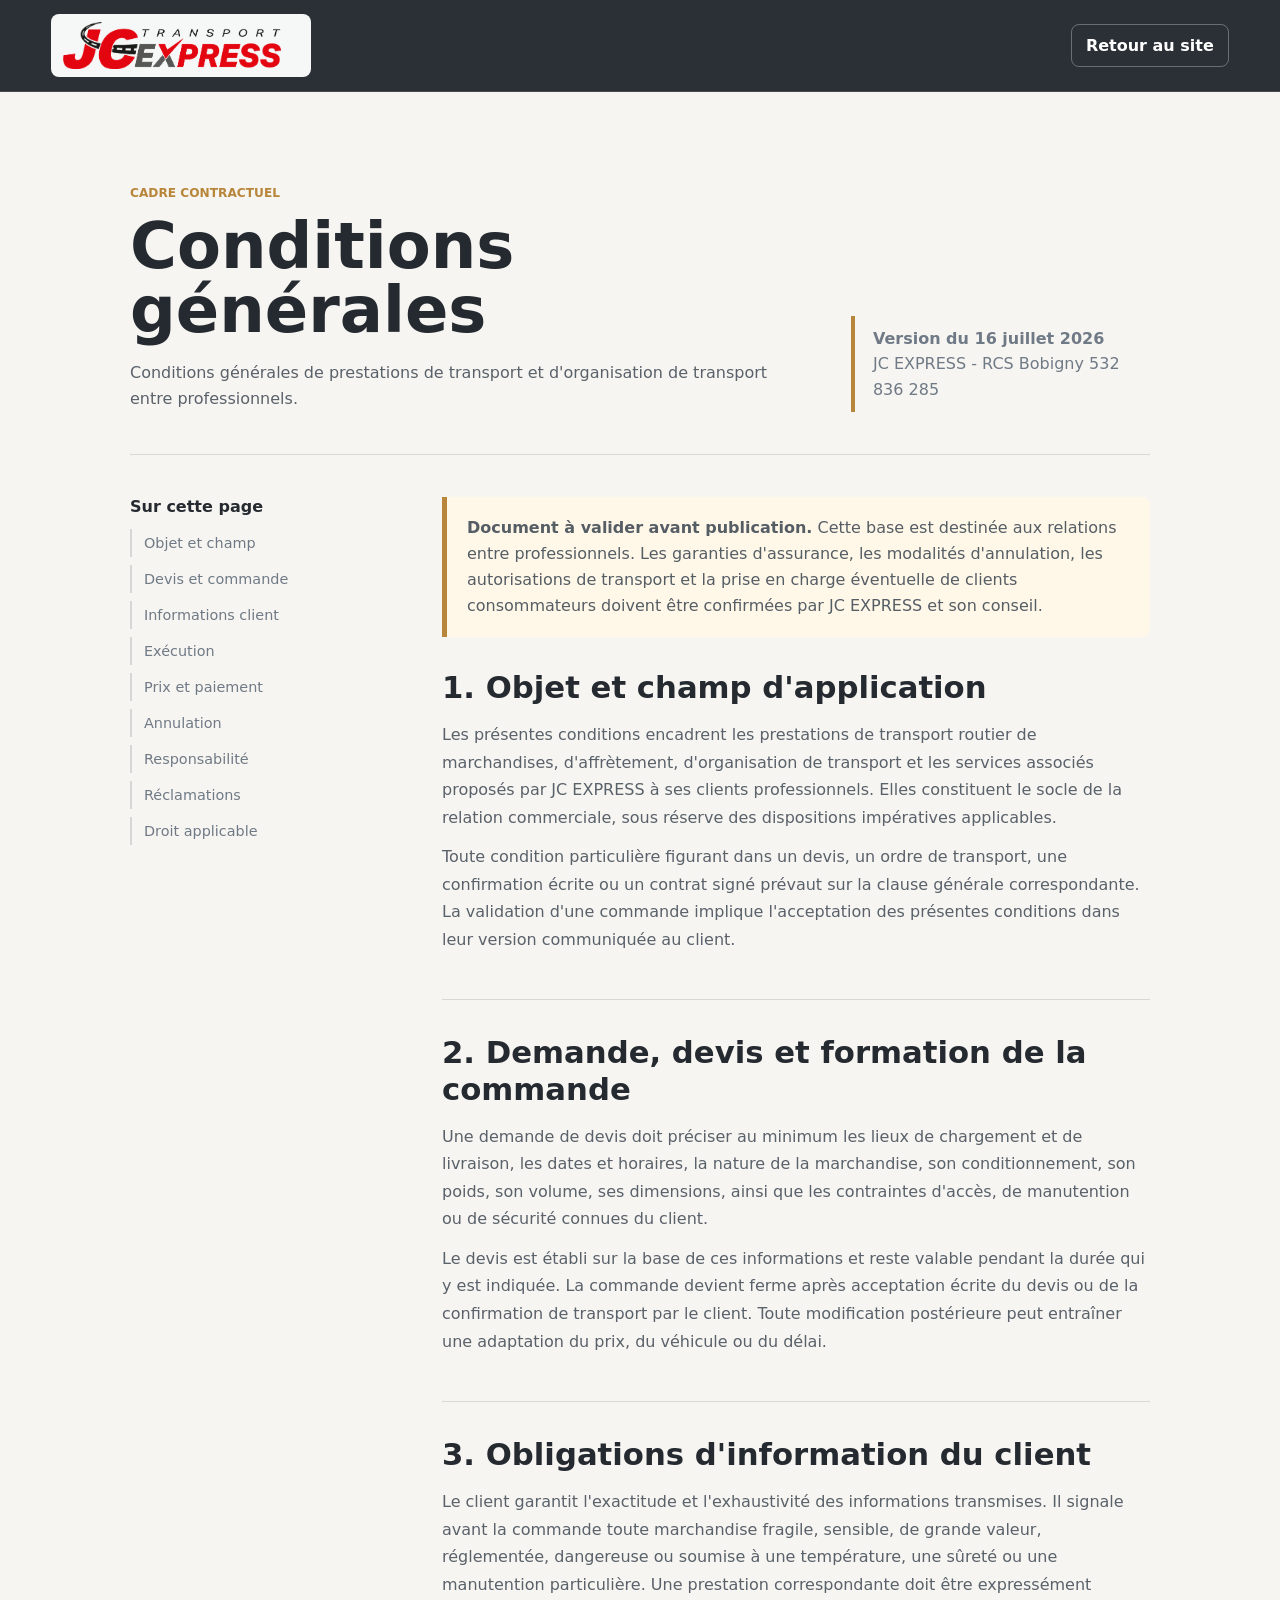
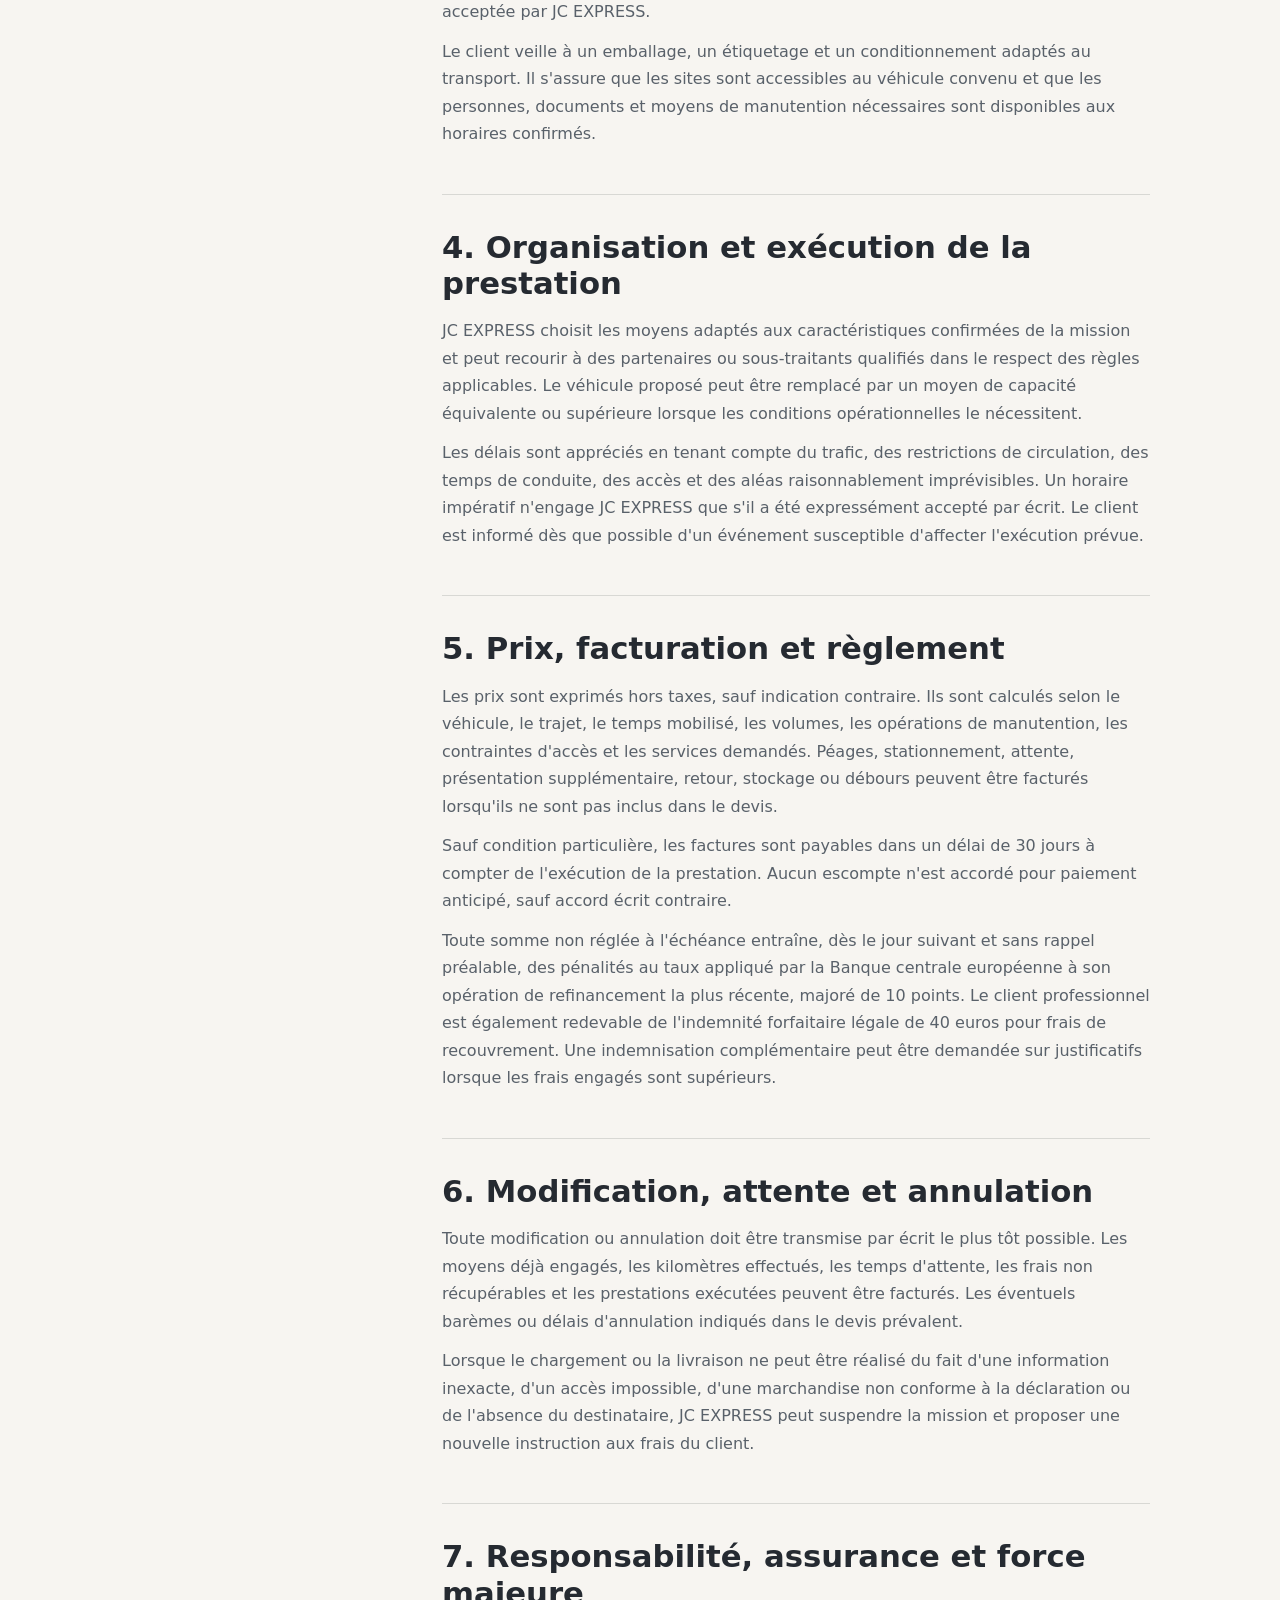
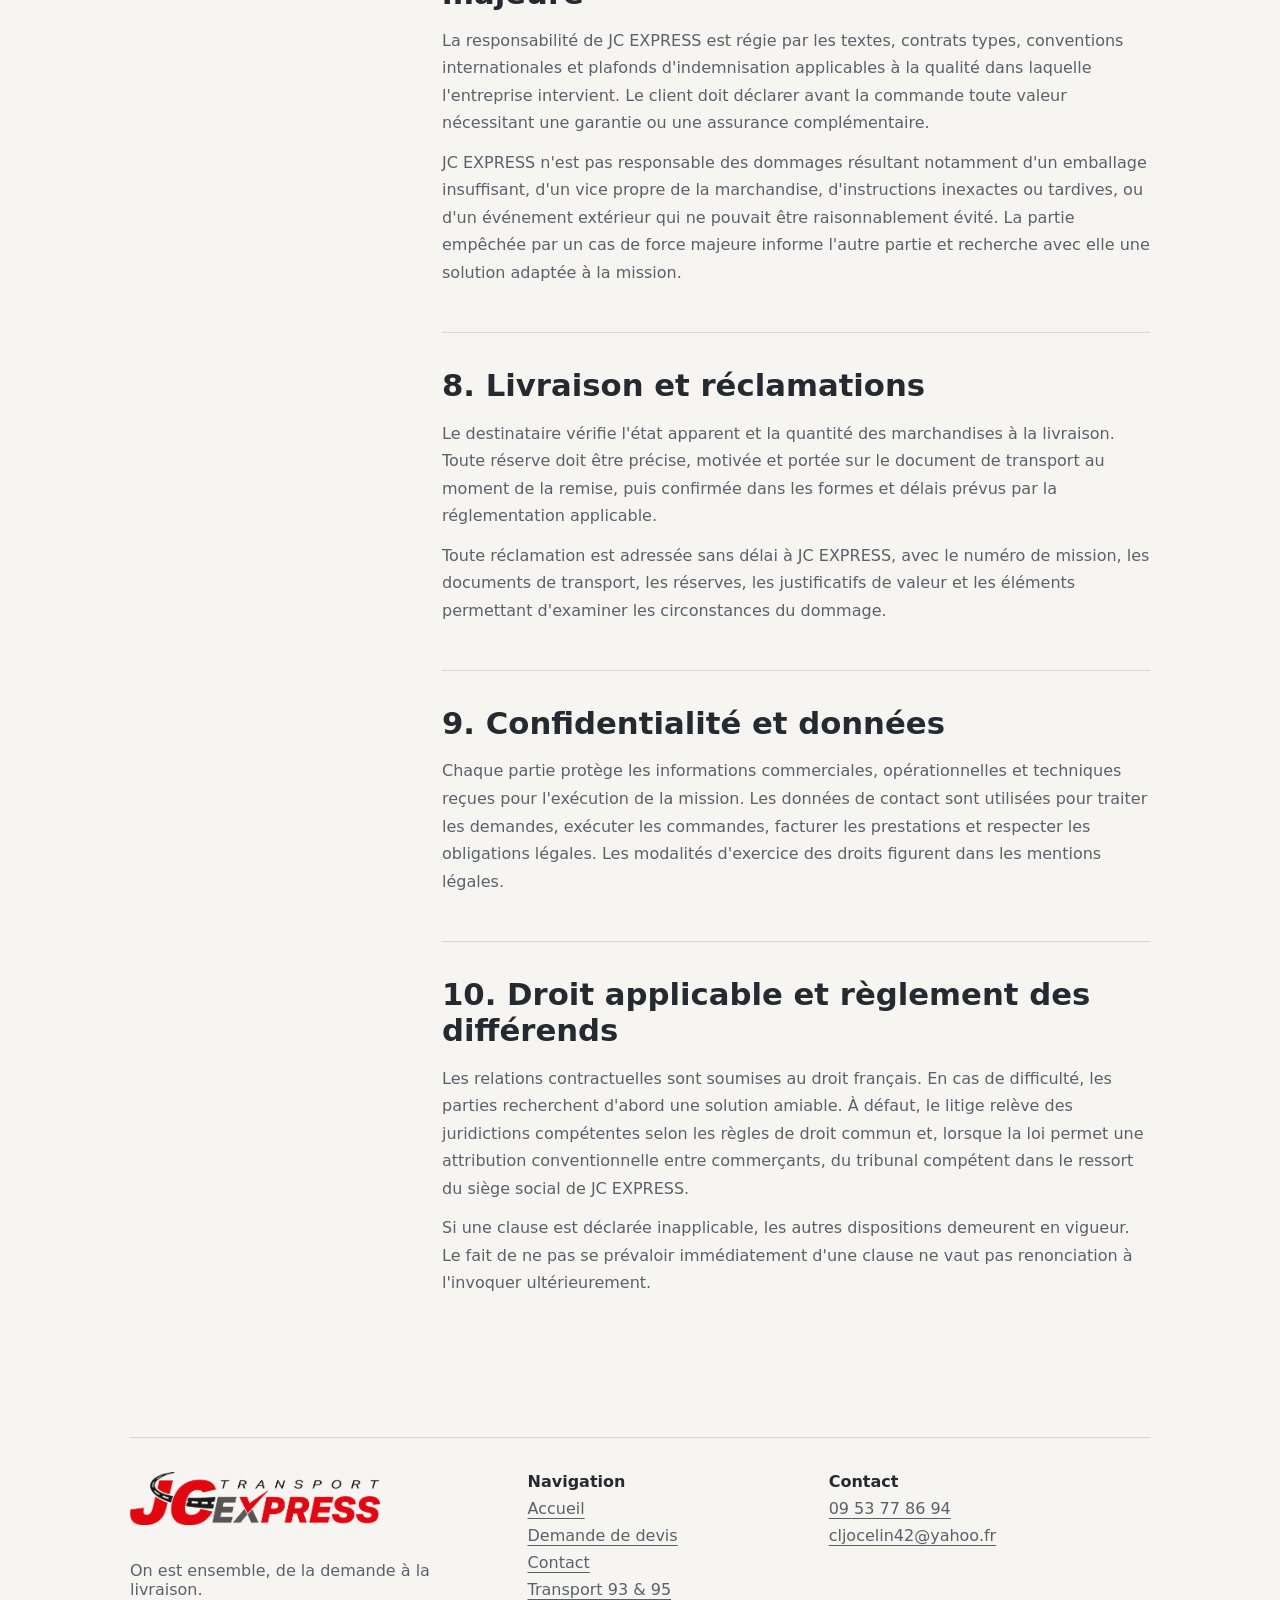
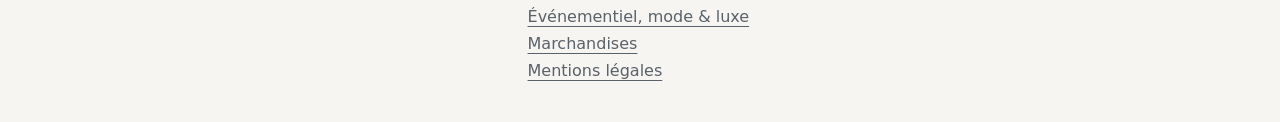
==== conditions-generales.html @ db2e684c "Initial JC EXPRESS website" ====
<!doctype html>
<html lang="fr">
  <head>
    <meta charset="utf-8" />
    <meta name="viewport" content="width=device-width, initial-scale=1" />
    <title>Conditions générales | JC EXPRESS</title>
    <meta name="description" content="Conditions générales de prestations de transport de JC EXPRESS." />
    <meta name="robots" content="index,follow" />
    <meta name="theme-color" content="#252a31" />
    <link rel="icon" type="image/png" href="assets/logo-jc-express.png" />
    <link rel="stylesheet" href="styles.css" />
  </head>
  <body class="legal-body">
    <a class="skip-link" href="#contenu">Aller au contenu</a>

    <header class="legal-topbar">
      <a class="brand" href="index.html" aria-label="JC EXPRESS - Retour à l'accueil">
        <img src="assets/logo-jc-express.png" alt="Transport JC EXPRESS" />
      </a>
      <span aria-hidden="true"></span>
      <a class="legal-back" href="index.html">Retour au site</a>
    </header>

    <main class="legal-main" id="contenu">
      <header class="legal-hero">
        <div>
          <p class="section-label">Cadre contractuel</p>
          <h1>Conditions générales</h1>
          <p>Conditions générales de prestations de transport et d'organisation de transport entre professionnels.</p>
        </div>
        <div class="legal-meta">
          <strong>Version du 16 juillet 2026</strong><br />
          JC EXPRESS - RCS Bobigny 532 836 285
        </div>
      </header>

      <div class="legal-layout">
        <nav class="legal-index" aria-label="Sommaire des conditions générales">
          <strong>Sur cette page</strong>
          <a href="#objet">Objet et champ</a>
          <a href="#commande">Devis et commande</a>
          <a href="#informations">Informations client</a>
          <a href="#execution">Exécution</a>
          <a href="#prix">Prix et paiement</a>
          <a href="#annulation">Annulation</a>
          <a href="#responsabilite-cgv">Responsabilité</a>
          <a href="#reclamation">Réclamations</a>
          <a href="#droit">Droit applicable</a>
        </nav>

        <div class="legal-content">
          <div class="legal-alert">
            <strong>Document à valider avant publication.</strong> Cette base est destinée aux relations entre
            professionnels. Les garanties d'assurance, les modalités d'annulation, les autorisations de transport et
            la prise en charge éventuelle de clients consommateurs doivent être confirmées par JC EXPRESS et son conseil.
          </div>

          <section class="legal-section" id="objet">
            <h2>1. Objet et champ d'application</h2>
            <p>
              Les présentes conditions encadrent les prestations de transport routier de marchandises, d'affrètement,
              d'organisation de transport et les services associés proposés par JC EXPRESS à ses clients professionnels.
              Elles constituent le socle de la relation commerciale, sous réserve des dispositions impératives applicables.
            </p>
            <p>
              Toute condition particulière figurant dans un devis, un ordre de transport, une confirmation écrite ou un
              contrat signé prévaut sur la clause générale correspondante. La validation d'une commande implique
              l'acceptation des présentes conditions dans leur version communiquée au client.
            </p>
          </section>

          <section class="legal-section" id="commande">
            <h2>2. Demande, devis et formation de la commande</h2>
            <p>
              Une demande de devis doit préciser au minimum les lieux de chargement et de livraison, les dates et
              horaires, la nature de la marchandise, son conditionnement, son poids, son volume, ses dimensions, ainsi
              que les contraintes d'accès, de manutention ou de sécurité connues du client.
            </p>
            <p>
              Le devis est établi sur la base de ces informations et reste valable pendant la durée qui y est indiquée.
              La commande devient ferme après acceptation écrite du devis ou de la confirmation de transport par le client.
              Toute modification postérieure peut entraîner une adaptation du prix, du véhicule ou du délai.
            </p>
          </section>

          <section class="legal-section" id="informations">
            <h2>3. Obligations d'information du client</h2>
            <p>
              Le client garantit l'exactitude et l'exhaustivité des informations transmises. Il signale avant la commande
              toute marchandise fragile, sensible, de grande valeur, réglementée, dangereuse ou soumise à une température,
              une sûreté ou une manutention particulière. Une prestation correspondante doit être expressément acceptée
              par JC EXPRESS.
            </p>
            <p>
              Le client veille à un emballage, un étiquetage et un conditionnement adaptés au transport. Il s'assure que
              les sites sont accessibles au véhicule convenu et que les personnes, documents et moyens de manutention
              nécessaires sont disponibles aux horaires confirmés.
            </p>
          </section>

          <section class="legal-section" id="execution">
            <h2>4. Organisation et exécution de la prestation</h2>
            <p>
              JC EXPRESS choisit les moyens adaptés aux caractéristiques confirmées de la mission et peut recourir à des
              partenaires ou sous-traitants qualifiés dans le respect des règles applicables. Le véhicule proposé peut
              être remplacé par un moyen de capacité équivalente ou supérieure lorsque les conditions opérationnelles le
              nécessitent.
            </p>
            <p>
              Les délais sont appréciés en tenant compte du trafic, des restrictions de circulation, des temps de conduite,
              des accès et des aléas raisonnablement imprévisibles. Un horaire impératif n'engage JC EXPRESS que s'il a été
              expressément accepté par écrit. Le client est informé dès que possible d'un événement susceptible d'affecter
              l'exécution prévue.
            </p>
          </section>

          <section class="legal-section" id="prix">
            <h2>5. Prix, facturation et règlement</h2>
            <p>
              Les prix sont exprimés hors taxes, sauf indication contraire. Ils sont calculés selon le véhicule, le trajet,
              le temps mobilisé, les volumes, les opérations de manutention, les contraintes d'accès et les services
              demandés. Péages, stationnement, attente, présentation supplémentaire, retour, stockage ou débours peuvent
              être facturés lorsqu'ils ne sont pas inclus dans le devis.
            </p>
            <p>
              Sauf condition particulière, les factures sont payables dans un délai de 30 jours à compter de l'exécution
              de la prestation. Aucun escompte n'est accordé pour paiement anticipé, sauf accord écrit contraire.
            </p>
            <p>
              Toute somme non réglée à l'échéance entraîne, dès le jour suivant et sans rappel préalable, des pénalités au
              taux appliqué par la Banque centrale européenne à son opération de refinancement la plus récente, majoré de
              10 points. Le client professionnel est également redevable de l'indemnité forfaitaire légale de 40 euros pour
              frais de recouvrement. Une indemnisation complémentaire peut être demandée sur justificatifs lorsque les frais
              engagés sont supérieurs.
            </p>
          </section>

          <section class="legal-section" id="annulation">
            <h2>6. Modification, attente et annulation</h2>
            <p>
              Toute modification ou annulation doit être transmise par écrit le plus tôt possible. Les moyens déjà engagés,
              les kilomètres effectués, les temps d'attente, les frais non récupérables et les prestations exécutées peuvent
              être facturés. Les éventuels barèmes ou délais d'annulation indiqués dans le devis prévalent.
            </p>
            <p>
              Lorsque le chargement ou la livraison ne peut être réalisé du fait d'une information inexacte, d'un accès
              impossible, d'une marchandise non conforme à la déclaration ou de l'absence du destinataire, JC EXPRESS peut
              suspendre la mission et proposer une nouvelle instruction aux frais du client.
            </p>
          </section>

          <section class="legal-section" id="responsabilite-cgv">
            <h2>7. Responsabilité, assurance et force majeure</h2>
            <p>
              La responsabilité de JC EXPRESS est régie par les textes, contrats types, conventions internationales et
              plafonds d'indemnisation applicables à la qualité dans laquelle l'entreprise intervient. Le client doit
              déclarer avant la commande toute valeur nécessitant une garantie ou une assurance complémentaire.
            </p>
            <p>
              JC EXPRESS n'est pas responsable des dommages résultant notamment d'un emballage insuffisant, d'un vice propre
              de la marchandise, d'instructions inexactes ou tardives, ou d'un événement extérieur qui ne pouvait être
              raisonnablement évité. La partie empêchée par un cas de force majeure informe l'autre partie et recherche avec
              elle une solution adaptée à la mission.
            </p>
          </section>

          <section class="legal-section" id="reclamation">
            <h2>8. Livraison et réclamations</h2>
            <p>
              Le destinataire vérifie l'état apparent et la quantité des marchandises à la livraison. Toute réserve doit être
              précise, motivée et portée sur le document de transport au moment de la remise, puis confirmée dans les formes
              et délais prévus par la réglementation applicable.
            </p>
            <p>
              Toute réclamation est adressée sans délai à JC EXPRESS, avec le numéro de mission, les documents de transport,
              les réserves, les justificatifs de valeur et les éléments permettant d'examiner les circonstances du dommage.
            </p>
          </section>

          <section class="legal-section" id="donnees-cgv">
            <h2>9. Confidentialité et données</h2>
            <p>
              Chaque partie protège les informations commerciales, opérationnelles et techniques reçues pour l'exécution de
              la mission. Les données de contact sont utilisées pour traiter les demandes, exécuter les commandes, facturer
              les prestations et respecter les obligations légales. Les modalités d'exercice des droits figurent dans les
              <a href="mentions-legales.html#donnees">mentions légales</a>.
            </p>
          </section>

          <section class="legal-section" id="droit">
            <h2>10. Droit applicable et règlement des différends</h2>
            <p>
              Les relations contractuelles sont soumises au droit français. En cas de difficulté, les parties recherchent
              d'abord une solution amiable. À défaut, le litige relève des juridictions compétentes selon les règles de droit
              commun et, lorsque la loi permet une attribution conventionnelle entre commerçants, du tribunal compétent dans
              le ressort du siège social de JC EXPRESS.
            </p>
            <p>
              Si une clause est déclarée inapplicable, les autres dispositions demeurent en vigueur. Le fait de ne pas se
              prévaloir immédiatement d'une clause ne vaut pas renonciation à l'invoquer ultérieurement.
            </p>
          </section>
        </div>
      </div>
    </main>

    <footer class="site-footer legal-footer">
      <div>
        <img src="assets/logo-jc-express.png" alt="Transport JC EXPRESS" />
        <p>On est ensemble, de la demande à la livraison.</p>
      </div>
      <div>
        <strong>Navigation</strong>
        <a href="index.html">Accueil</a>
        <a href="devis.html">Demande de devis</a>
        <a href="contact.html">Contact</a>
        <a href="transport-ile-de-france.html">Transport 93 &amp; 95</a>
        <a href="transport-evenementiel-mode-luxe.html">Événementiel, mode &amp; luxe</a>
        <a href="transport-marchandises.html">Marchandises</a>
        <a href="mentions-legales.html">Mentions légales</a>
      </div>
      <div>
        <strong>Contact</strong>
        <a href="tel:+33953778694">09 53 77 86 94</a>
        <a href="mailto:cljocelin42@yahoo.fr">cljocelin42@yahoo.fr</a>
      </div>
    </footer>
  </body>
</html>
---- styles.css ----
:root {
  --red: #d71920;
  --red-dark: #a90f15;
  --ink: #1f2328;
  --charcoal: #252a31;
  --graphite: #3a414a;
  --steel: #6f7a86;
  --mist: #eef1f3;
  --soft: #f7f5f1;
  --cream: #fbfaf7;
  --white: #ffffff;
  --line: rgba(31, 35, 40, 0.14);
  --green: #4c6b5d;
  --amber: #b8863b;
  --focus: #f6c344;
  --max: 1180px;
  --header-height: 82px;
  font-family:
    Inter, ui-sans-serif, system-ui, -apple-system, BlinkMacSystemFont, "Segoe UI", Arial, sans-serif;
  color: var(--ink);
  background: var(--cream);
}

* {
  box-sizing: border-box;
}

html {
  scroll-behavior: smooth;
}

body {
  margin: 0;
  min-width: 0;
  overflow-x: clip;
  color: var(--ink);
  background: var(--cream);
}

main,
.site-header,
.legal-topbar,
.site-footer {
  min-width: 0;
}

body.menu-open {
  overflow: hidden;
}

img {
  display: block;
  max-width: 100%;
}

a {
  color: inherit;
  text-decoration: none;
}

button,
input,
select,
textarea {
  font: inherit;
}

:focus-visible {
  outline: 3px solid var(--focus);
  outline-offset: 3px;
}

.skip-link {
  position: fixed;
  left: 16px;
  top: 12px;
  z-index: 100;
  transform: translateY(-160%);
  border-radius: 8px;
  background: var(--white);
  color: var(--ink);
  padding: 10px 14px;
  font-weight: 800;
}

.skip-link:focus {
  transform: translateY(0);
}

.sr-only {
  position: absolute;
  width: 1px;
  height: 1px;
  overflow: hidden;
  clip: rect(0, 0, 0, 0);
  white-space: nowrap;
}

.site-header {
  position: fixed;
  top: 0;
  left: 0;
  right: 0;
  z-index: 50;
  height: var(--header-height);
  display: grid;
  grid-template-columns: minmax(190px, 260px) 1fr auto;
  align-items: center;
  gap: 24px;
  padding: 14px clamp(18px, 4vw, 54px);
  color: var(--white);
  transition:
    background 180ms ease,
    box-shadow 180ms ease;
}

.site-header.is-scrolled,
.site-header.is-open {
  background: rgba(37, 42, 49, 0.96);
  box-shadow: 0 18px 44px rgba(0, 0, 0, 0.18);
}

.brand {
  position: relative;
  display: grid;
  align-items: center;
  min-height: 50px;
  overflow: hidden;
  border-radius: 8px;
  background: rgba(255, 255, 255, 0.96);
  padding: 8px 12px;
  transform: perspective(500px) rotateX(var(--brand-rx, 0deg)) rotateY(var(--brand-ry, 0deg));
  transform-style: preserve-3d;
  transition:
    transform 220ms ease,
    box-shadow 220ms ease;
}

.brand img {
  position: relative;
  z-index: 1;
  width: min(218px, 46vw);
  transition: transform 240ms ease;
}

.brand::after {
  position: absolute;
  inset: -70% -35%;
  z-index: 2;
  content: "";
  pointer-events: none;
  background: linear-gradient(105deg, transparent 36%, rgba(255, 255, 255, 0.9) 49%, transparent 62%);
  transform: translateX(-75%) rotate(8deg);
  transition: transform 620ms ease;
}

.brand:hover,
.brand:focus-visible {
  box-shadow: 0 13px 32px rgba(0, 0, 0, 0.2);
}

.brand:hover::after,
.brand:focus-visible::after {
  transform: translateX(72%) rotate(8deg);
}

.brand:hover img {
  transform: scale(1.025);
}

.site-nav {
  justify-self: end;
  display: flex;
  align-items: center;
  gap: clamp(12px, 2vw, 26px);
  color: rgba(255, 255, 255, 0.86);
  font-size: 0.91rem;
  font-weight: 800;
}

.site-nav a {
  position: relative;
  padding: 10px 0;
}

.site-nav a::after {
  position: absolute;
  left: 0;
  bottom: 4px;
  width: 100%;
  height: 2px;
  content: "";
  background: var(--amber);
  transform: scaleX(0);
  transform-origin: right;
  transition: transform 180ms ease;
}

.site-nav a:hover::after,
.site-nav a:focus-visible::after {
  transform: scaleX(1);
  transform-origin: left;
}

.header-phone {
  border: 1px solid rgba(255, 255, 255, 0.38);
  border-radius: 8px;
  padding: 12px 15px;
  font-weight: 900;
  white-space: nowrap;
  background: rgba(255, 255, 255, 0.08);
  transition:
    background 180ms ease,
    border-color 180ms ease;
}

.header-phone:hover {
  border-color: var(--white);
  background: rgba(255, 255, 255, 0.18);
}

.route-progress {
  position: absolute;
  left: 0;
  right: 0;
  bottom: -1px;
  height: 3px;
  overflow: visible;
  background: rgba(255, 255, 255, 0.1);
}

.route-progress span {
  display: block;
  width: var(--route-progress, 0%);
  height: 100%;
  background: linear-gradient(90deg, var(--amber), #d8b36b, var(--green));
  transition: width 80ms linear;
}

.route-progress i {
  position: absolute;
  left: clamp(0px, calc(var(--route-progress, 0%) - 14px), calc(100% - 28px));
  bottom: 3px;
  width: 28px;
  height: 10px;
  border-radius: 2px 4px 2px 2px;
  background: var(--white);
  box-shadow: 0 2px 8px rgba(0, 0, 0, 0.3);
  transition: left 80ms linear;
}

.route-progress i::before,
.route-progress i::after {
  position: absolute;
  bottom: -3px;
  width: 6px;
  height: 6px;
  border-radius: 50%;
  content: "";
  background: var(--charcoal);
}

.route-progress i::before {
  left: 4px;
}

.route-progress i::after {
  right: 4px;
}

.menu-toggle {
  display: none;
  justify-self: end;
  width: 44px;
  height: 44px;
  border: 1px solid rgba(255, 255, 255, 0.34);
  border-radius: 8px;
  background: rgba(0, 0, 0, 0.24);
  color: var(--white);
  padding: 10px;
  cursor: pointer;
}

.menu-toggle span:not(.sr-only) {
  display: block;
  width: 100%;
  height: 2px;
  margin: 5px 0;
  background: currentColor;
  transition:
    transform 180ms ease,
    opacity 180ms ease;
}

.menu-toggle[aria-expanded="true"] span:nth-child(1) {
  transform: translateY(7px) rotate(45deg);
}

.menu-toggle[aria-expanded="true"] span:nth-child(2) {
  opacity: 0;
}

.menu-toggle[aria-expanded="true"] span:nth-child(3) {
  transform: translateY(-7px) rotate(-45deg);
}

.hero {
  position: relative;
  min-height: 100svh;
  display: grid;
  overflow: hidden;
  color: var(--white);
  background: var(--charcoal);
}

.hero-stage,
.hero-slide,
.hero-scrim {
  position: absolute;
  inset: 0;
}

.hero-slide {
  background: var(--bg) center / cover no-repeat;
  opacity: 0;
  transform: scale(1.05);
  transition:
    opacity 900ms ease,
    transform 7000ms linear;
}

.hero-slide.is-active {
  opacity: 1;
  transform: scale(1);
}

.hero-scrim {
  background:
    linear-gradient(90deg, rgba(23, 26, 31, 0.88) 0%, rgba(23, 26, 31, 0.68) 35%, rgba(23, 26, 31, 0.2) 70%),
    linear-gradient(180deg, rgba(23, 26, 31, 0.15), rgba(23, 26, 31, 0.48));
}

.hero-inner {
  position: relative;
  z-index: 1;
  display: grid;
  grid-template-columns: minmax(0, 0.98fr) minmax(260px, 360px);
  align-items: end;
  gap: clamp(28px, 7vw, 92px);
  width: min(var(--max), calc(100% - 40px));
  margin: 0 auto;
  padding: calc(var(--header-height) + 76px) 0 44px;
}

.hero-copy {
  align-self: center;
  max-width: 720px;
}

.eyebrow,
.section-label,
.card-kicker,
.panel-label {
  margin: 0 0 14px;
  color: var(--amber);
  font-size: 0.76rem;
  font-weight: 900;
  letter-spacing: 0;
  text-transform: uppercase;
}

.hero h1 {
  max-width: 780px;
  margin: 0;
  font-size: clamp(2.3rem, 5.4vw, 5rem);
  line-height: 1;
  letter-spacing: 0;
}

.hero-lead {
  width: min(680px, 100%);
  margin: 24px 0 0;
  color: rgba(255, 255, 255, 0.88);
  font-size: clamp(1.02rem, 1.5vw, 1.28rem);
  line-height: 1.65;
}

.hero-slogan {
  display: inline-flex;
  margin: 22px 0 0;
  border-left: 4px solid var(--amber);
  padding: 8px 0 8px 16px;
  color: var(--white);
  font-size: clamp(1rem, 1.4vw, 1.16rem);
  font-weight: 900;
}

.hero-actions {
  display: flex;
  flex-wrap: wrap;
  gap: 12px;
  margin-top: 30px;
}

.button {
  display: inline-flex;
  min-height: 48px;
  align-items: center;
  justify-content: center;
  border: 0;
  border-radius: 8px;
  padding: 13px 18px;
  font-weight: 900;
  cursor: pointer;
  transition:
    transform 180ms ease,
    background 180ms ease,
    border-color 180ms ease,
    color 180ms ease;
}

.button:hover {
  transform: translateY(-2px);
}

.button-primary {
  background: var(--red);
  color: var(--white);
}

.button-primary:hover {
  background: var(--red-dark);
}

.button-secondary {
  border: 1px solid rgba(255, 255, 255, 0.42);
  color: var(--white);
  background: rgba(255, 255, 255, 0.08);
}

.button-secondary:hover {
  border-color: var(--white);
  background: rgba(255, 255, 255, 0.18);
}

.button-dark {
  background: var(--charcoal);
  color: var(--white);
}

.button-dark:hover {
  background: var(--green);
}

.hero-control-panel {
  display: grid;
  gap: 18px;
  align-self: end;
  border: 1px solid rgba(255, 255, 255, 0.22);
  border-radius: 8px;
  padding: 20px;
  background: rgba(37, 42, 49, 0.72);
  backdrop-filter: blur(14px);
  box-shadow: 0 24px 55px rgba(0, 0, 0, 0.2);
}

.hero-control-panel strong,
.hero-control-panel p {
  display: block;
  margin: 0;
}

.hero-control-panel strong {
  font-size: 1.15rem;
}

.hero-control-panel p {
  margin-top: 8px;
  color: rgba(255, 255, 255, 0.72);
  line-height: 1.5;
}

.hero-dots {
  display: flex;
  gap: 8px;
}

.hero-dots button {
  width: 42px;
  height: 7px;
  border: 0;
  border-radius: 999px;
  background: rgba(255, 255, 255, 0.28);
  cursor: pointer;
}

.hero-dots button.is-active {
  background: var(--amber);
}

.pause-button {
  width: fit-content;
  border: 1px solid rgba(255, 255, 255, 0.24);
  border-radius: 8px;
  background: rgba(255, 255, 255, 0.08);
  color: var(--white);
  padding: 9px 12px;
  font-weight: 800;
  cursor: pointer;
}

.trust-strip {
  display: grid;
  grid-template-columns: repeat(4, minmax(0, 1fr));
  width: min(var(--max), calc(100% - 40px));
  margin: -34px auto 0;
  position: relative;
  z-index: 4;
  border-radius: 8px;
  overflow: hidden;
  background: var(--white);
  box-shadow: 0 20px 58px rgba(37, 42, 49, 0.13);
}

.trust-strip div {
  padding: 22px;
  border-right: 1px solid var(--line);
}

.trust-strip div:last-child {
  border-right: 0;
}

.trust-strip strong,
.trust-strip span {
  display: block;
}

.trust-strip strong {
  color: var(--charcoal);
  font-size: 1.25rem;
}

.trust-strip span {
  margin-top: 6px;
  color: var(--steel);
}

.section,
.fleet-section,
.method,
.slogan-band,
.coverage {
  width: min(var(--max), calc(100% - 40px));
  margin: 0 auto;
}

.section {
  padding: clamp(72px, 9vw, 118px) 0;
}

.intro-grid,
.section-heading,
.founder,
.method,
.slogan-band,
.coverage,
.contact {
  display: grid;
  grid-template-columns: minmax(0, 0.92fr) minmax(0, 1.08fr);
  gap: clamp(30px, 6vw, 76px);
  align-items: start;
}

.intro h2,
.section-heading h2,
.method h2,
.slogan-band h2,
.founder h2,
.coverage h2,
.contact h2 {
  margin: 0;
  color: var(--charcoal);
  font-size: clamp(1.9rem, 3.2vw, 3.35rem);
  line-height: 1.08;
  letter-spacing: 0;
}

.rich-copy p,
.section-heading p,
.method-copy p,
.founder-copy p,
.slogan-band p,
.contact-info p {
  margin: 0;
  color: #555d65;
  font-size: 1.04rem;
  line-height: 1.74;
}

.rich-copy p + p,
.founder-copy p + p {
  margin-top: 20px;
}

.road-story {
  position: relative;
  min-height: min(760px, 86svh);
  display: grid;
  align-items: center;
  overflow: hidden;
  color: var(--white);
  background: var(--charcoal);
}

.road-story-media,
.road-story-media img,
.road-story-scrim {
  position: absolute;
  inset: 0;
  width: 100%;
  height: 100%;
}

.road-story-media img {
  object-fit: cover;
  object-position: center;
  transform: scale(1.06);
  transition: transform 1400ms cubic-bezier(0.2, 0.7, 0.2, 1);
}

.road-story.is-revealed .road-story-media img {
  transform: scale(1);
}

.road-story-scrim {
  background: linear-gradient(90deg, rgba(24, 28, 33, 0.94) 0%, rgba(24, 28, 33, 0.78) 42%, rgba(24, 28, 33, 0.12) 76%);
}

.road-story-inner {
  position: relative;
  z-index: 1;
  width: min(var(--max), calc(100% - 40px));
  margin: 0 auto;
}

.road-story-inner > * {
  max-width: 640px;
}

.road-story h2 {
  margin: 0;
  font-size: clamp(2rem, 4.3vw, 4.3rem);
  line-height: 1.04;
  letter-spacing: 0;
}

.road-story p:not(.section-label) {
  margin: 24px 0 0;
  color: rgba(255, 255, 255, 0.78);
  font-size: 1.04rem;
  line-height: 1.72;
}

.road-story-points {
  display: grid;
  gap: 10px;
  margin-top: 28px;
}

.road-story-points span {
  display: flex;
  gap: 14px;
  align-items: center;
  border-bottom: 1px solid rgba(255, 255, 255, 0.16);
  padding: 0 0 10px;
  color: rgba(255, 255, 255, 0.9);
  font-weight: 800;
}

.road-story-points b {
  color: var(--amber);
  font-size: 0.78rem;
}

.text-link {
  display: inline-flex;
  gap: 12px;
  align-items: center;
  margin-top: 30px;
  color: var(--white);
  font-weight: 900;
}

.text-link span {
  transition: transform 180ms ease;
}

.text-link:hover span {
  transform: translateX(5px);
}

.fleet-section {
  padding: 28px 0 clamp(72px, 9vw, 118px);
}

.section-heading {
  align-items: end;
  margin-bottom: 28px;
}

.fleet-tabs {
  display: flex;
  flex-wrap: wrap;
  gap: 10px;
  margin-bottom: 22px;
}

.fleet-tabs button {
  border: 1px solid var(--line);
  border-radius: 8px;
  background: var(--white);
  color: var(--graphite);
  padding: 11px 14px;
  font-weight: 900;
  cursor: pointer;
  transition:
    background 180ms ease,
    border-color 180ms ease,
    color 180ms ease,
    transform 180ms ease;
}

.fleet-tabs button:hover {
  transform: translateY(-2px);
}

.fleet-tabs button.is-active {
  border-color: var(--green);
  background: var(--green);
  color: var(--white);
}

.fleet-display {
  display: grid;
  grid-template-columns: minmax(0, 1.35fr) minmax(300px, 0.65fr);
  gap: 18px;
  align-items: stretch;
}

.fleet-display img {
  width: 100%;
  height: 100%;
  min-height: 440px;
  border-radius: 8px;
  object-fit: cover;
  box-shadow: 0 24px 58px rgba(37, 42, 49, 0.13);
}

.fleet-card,
.service-card,
.identity-panel {
  border-radius: 8px;
}

.fleet-card {
  display: grid;
  align-content: center;
  padding: clamp(24px, 4vw, 40px);
  background: var(--white);
  box-shadow: 0 24px 58px rgba(37, 42, 49, 0.1);
}

.fleet-card h3 {
  margin: 0 0 18px;
  color: var(--charcoal);
  font-size: clamp(1.55rem, 2.4vw, 2.25rem);
  line-height: 1.12;
}

.fleet-card p,
.fleet-card li {
  color: #56606a;
  line-height: 1.66;
}

.fleet-card p {
  margin: 0;
}

.fleet-card ul {
  display: grid;
  gap: 8px;
  margin: 22px 0 0;
  padding-left: 20px;
}

.service-grid {
  display: grid;
  grid-template-columns: repeat(4, minmax(0, 1fr));
  gap: 14px;
}

.service-card {
  display: flex;
  flex-direction: column;
  min-height: 330px;
  border: 1px solid var(--line);
  padding: 24px;
  background: var(--white);
  transition:
    transform 180ms ease,
    box-shadow 180ms ease;
}

.service-card:hover {
  transform: translateY(-5px);
  box-shadow: 0 22px 44px rgba(37, 42, 49, 0.11);
}

.service-card span {
  color: var(--amber);
  font-size: 0.82rem;
  font-weight: 900;
}

.service-card h3 {
  margin: 46px 0 16px;
  color: var(--charcoal);
  font-size: 1.38rem;
  line-height: 1.16;
}

.service-card p {
  flex: 1;
  margin: 0;
  color: #59616a;
  line-height: 1.65;
}

.service-link {
  margin-top: 22px;
  color: var(--green);
  font-size: 0.9rem;
  font-weight: 900;
  text-decoration: underline;
  text-decoration-color: rgba(76, 107, 93, 0.35);
  text-underline-offset: 4px;
}

.mission-lab {
  display: grid;
  grid-template-columns: minmax(0, 0.9fr) minmax(340px, 0.72fr);
  gap: clamp(28px, 7vw, 92px);
  width: min(var(--max), calc(100% - 40px));
  margin: 0 auto clamp(72px, 9vw, 118px);
  padding: clamp(30px, 5vw, 58px);
  border-radius: 8px;
  background: #e8edef;
}

.mission-intro h2 {
  margin: 0;
  color: var(--charcoal);
  font-size: clamp(1.9rem, 3.2vw, 3.35rem);
  line-height: 1.08;
  letter-spacing: 0;
}

.mission-intro > p:not(.section-label) {
  margin: 20px 0 0;
  color: #555d65;
  line-height: 1.7;
}

.mission-tabs {
  display: grid;
  grid-template-columns: repeat(2, minmax(0, 1fr));
  gap: 9px;
  margin-top: 28px;
}

.mission-tabs button {
  min-height: 48px;
  border: 1px solid rgba(31, 35, 40, 0.15);
  border-radius: 8px;
  background: rgba(255, 255, 255, 0.68);
  color: var(--graphite);
  padding: 11px 14px;
  font-weight: 900;
  cursor: pointer;
  transition:
    transform 180ms ease,
    color 180ms ease,
    background 180ms ease;
}

.mission-tabs button:hover {
  transform: translateY(-2px);
}

.mission-tabs button.is-active {
  border-color: var(--green);
  background: var(--green);
  color: var(--white);
}

.mission-result {
  align-self: stretch;
  border-radius: 8px;
  background: var(--white);
  padding: clamp(26px, 4vw, 42px);
  box-shadow: 0 22px 52px rgba(37, 42, 49, 0.12);
}

.mission-result h3 {
  margin: 0;
  color: var(--charcoal);
  font-size: clamp(1.5rem, 2.4vw, 2.25rem);
  line-height: 1.13;
}

.mission-result > p:not(.card-kicker) {
  margin: 18px 0 0;
  color: #59616a;
  line-height: 1.65;
}

.mission-result dl {
  display: grid;
  gap: 1px;
  margin: 26px 0;
  overflow: hidden;
  border-radius: 8px;
  background: var(--line);
}

.mission-result dl div {
  display: grid;
  gap: 6px;
  padding: 14px;
  background: var(--soft);
}

.mission-result dt,
.mission-result dd {
  margin: 0;
}

.mission-result dt {
  color: var(--steel);
  font-size: 0.78rem;
  font-weight: 900;
  text-transform: uppercase;
}

.mission-result dd {
  color: var(--charcoal);
  font-weight: 850;
}

.road-gallery {
  padding-top: 0;
}

.gallery-grid {
  display: grid;
  grid-template-columns: repeat(2, minmax(0, 1fr));
  grid-auto-rows: 290px;
  gap: 14px;
}

.gallery-item {
  position: relative;
  min-width: 0;
  overflow: hidden;
  border: 0;
  border-radius: 8px;
  padding: 0;
  background: var(--charcoal);
  cursor: zoom-in;
}

.gallery-item-wide {
  grid-column: span 2;
}

.gallery-item img {
  width: 100%;
  height: 100%;
  object-fit: cover;
  transition: transform 600ms cubic-bezier(0.2, 0.7, 0.2, 1);
}

.gallery-item::after {
  position: absolute;
  inset: 0;
  content: "";
  background: linear-gradient(180deg, transparent 42%, rgba(20, 24, 29, 0.82));
  pointer-events: none;
}

.gallery-item:hover img,
.gallery-item:focus-visible img {
  transform: scale(1.045);
}

.gallery-item > span {
  position: absolute;
  left: 22px;
  right: 22px;
  bottom: 20px;
  z-index: 1;
  display: flex;
  justify-content: space-between;
  gap: 14px;
  color: rgba(255, 255, 255, 0.78);
  text-align: left;
}

.gallery-item > span b {
  color: var(--white);
}

.lightbox {
  width: min(1180px, calc(100% - 30px));
  max-width: none;
  max-height: calc(100svh - 30px);
  border: 0;
  border-radius: 8px;
  padding: 0;
  overflow: hidden;
  color: var(--white);
  background: #15181c;
  box-shadow: 0 30px 100px rgba(0, 0, 0, 0.48);
}

.lightbox::backdrop {
  background: rgba(15, 17, 20, 0.82);
  backdrop-filter: blur(8px);
}

.lightbox figure {
  margin: 0;
}

.lightbox figure img {
  width: 100%;
  height: min(76svh, 760px);
  object-fit: contain;
  background: #0e1013;
}

.lightbox figcaption {
  padding: 16px 62px;
  color: rgba(255, 255, 255, 0.76);
  text-align: center;
}

.lightbox-close,
.lightbox-nav {
  position: absolute;
  z-index: 2;
  display: grid;
  place-items: center;
  border: 1px solid rgba(255, 255, 255, 0.28);
  border-radius: 8px;
  background: rgba(21, 24, 28, 0.72);
  color: var(--white);
  cursor: pointer;
}

.lightbox-close {
  top: 14px;
  right: 14px;
  width: 44px;
  height: 44px;
  font-size: 1.8rem;
}

.lightbox-nav {
  top: 50%;
  width: 46px;
  height: 58px;
  font-size: 2rem;
  transform: translateY(-50%);
}

.lightbox-prev {
  left: 14px;
}

.lightbox-next {
  right: 14px;
}

.method {
  padding: clamp(70px, 9vw, 112px) clamp(20px, 4vw, 48px);
  border-radius: 8px;
  background: var(--charcoal);
  color: var(--white);
}

.method h2 {
  color: var(--white);
}

.method-copy p {
  margin-top: 22px;
  color: rgba(255, 255, 255, 0.74);
}

.accordion {
  display: grid;
  gap: 10px;
}

.accordion-item {
  display: grid;
  grid-template-columns: 42px 1fr;
  gap: 12px;
  width: 100%;
  border: 1px solid rgba(255, 255, 255, 0.14);
  border-radius: 8px;
  background: rgba(255, 255, 255, 0.06);
  color: var(--white);
  padding: 18px;
  text-align: left;
  cursor: pointer;
}

.accordion-item span {
  color: var(--amber);
  font-weight: 900;
}

.accordion-item strong {
  display: block;
  font-size: 1.12rem;
}

.accordion-item p {
  grid-column: 2;
  max-height: 0;
  margin: 0;
  overflow: hidden;
  color: rgba(255, 255, 255, 0.74);
  line-height: 1.62;
  transition: max-height 220ms ease;
}

.accordion-item.is-open {
  border-color: rgba(184, 134, 59, 0.62);
  background: rgba(255, 255, 255, 0.1);
}

.accordion-item.is-open p {
  max-height: 140px;
  margin-top: 8px;
}

.slogan-band {
  align-items: center;
  margin-top: clamp(54px, 7vw, 92px);
  padding: clamp(30px, 5vw, 56px);
  border-left: 6px solid var(--amber);
  border-radius: 8px;
  background: var(--white);
  box-shadow: 0 18px 45px rgba(37, 42, 49, 0.1);
}

.slogan-band h2 {
  color: var(--green);
}

.founder {
  align-items: center;
}

.founder-quote {
  margin: 28px 0 0;
  border-left: 4px solid var(--amber);
  padding: 4px 0 4px 20px;
  color: var(--charcoal);
  font-size: 1.08rem;
  font-weight: 800;
  line-height: 1.55;
}

.founder-portrait {
  position: relative;
  isolation: isolate;
  width: 100%;
  max-width: 100%;
  min-width: 0;
  aspect-ratio: 4 / 5;
  min-height: 520px;
  margin: 0;
  overflow: hidden;
  border-radius: 8px;
  background: var(--charcoal);
  box-shadow: 0 28px 64px rgba(37, 42, 49, 0.18);
}

.founder-portrait::after {
  position: absolute;
  inset: 42% 0 0;
  content: "";
  pointer-events: none;
  background: linear-gradient(180deg, transparent, rgba(20, 23, 27, 0.86));
}

.founder-portrait img {
  position: absolute;
  inset: 0;
  width: 100%;
  height: 100%;
  max-width: none;
  object-fit: cover;
  object-position: 50% 36%;
  transition: transform 700ms cubic-bezier(0.2, 0.7, 0.2, 1);
}

.founder-portrait:hover img {
  transform: scale(1.025);
}

.founder-portrait figcaption {
  position: absolute;
  right: 0;
  bottom: 0;
  left: 0;
  z-index: 1;
  display: grid;
  gap: 5px;
  padding: clamp(24px, 4vw, 42px);
  color: var(--white);
  overflow-wrap: anywhere;
}

.founder-portrait figcaption span {
  color: #f2c875;
  font-size: 0.78rem;
  font-weight: 900;
  text-transform: uppercase;
}

.founder-portrait figcaption strong {
  font-size: clamp(1.75rem, 3vw, 2.65rem);
  line-height: 1.05;
}

.founder-portrait figcaption small {
  color: rgba(255, 255, 255, 0.74);
  font-size: 0.92rem;
}

.identity-panel {
  padding: clamp(24px, 4vw, 38px);
  color: var(--white);
  background: linear-gradient(135deg, var(--graphite), var(--charcoal));
  box-shadow: 0 26px 60px rgba(37, 42, 49, 0.2);
}

.logo-stage {
  position: relative;
  max-width: 390px;
  overflow: hidden;
  border-radius: 8px;
  background: var(--white);
  padding: 16px;
}

.logo-stage::after {
  position: absolute;
  top: -90%;
  left: -45%;
  width: 34%;
  height: 280%;
  content: "";
  pointer-events: none;
  background: rgba(255, 255, 255, 0.86);
  filter: blur(5px);
  transform: rotate(18deg);
  animation: logo-scan 5.5s ease-in-out infinite;
}

.logo-stage img {
  position: relative;
  z-index: 1;
  max-width: 330px;
  transform: translateY(var(--logo-shift, 0px));
  transition: transform 200ms ease;
}

.logo-stage span {
  position: absolute;
  right: 14px;
  bottom: 9px;
  z-index: 2;
  color: var(--green);
  font-size: 0.7rem;
  font-weight: 900;
  text-transform: uppercase;
}

@keyframes logo-scan {
  0%,
  24% {
    left: -45%;
    opacity: 0;
  }
  38% {
    opacity: 0.72;
  }
  58%,
  100% {
    left: 125%;
    opacity: 0;
  }
}

.identity-panel dl {
  display: grid;
  gap: 1px;
  margin: 28px 0 0;
  border-radius: 8px;
  overflow: hidden;
  background: rgba(255, 255, 255, 0.18);
}

.identity-panel dl div {
  display: grid;
  grid-template-columns: 110px 1fr;
  gap: 18px;
  padding: 15px;
  background: rgba(255, 255, 255, 0.07);
}

.identity-panel dt,
.identity-panel dd {
  margin: 0;
}

.identity-panel dt {
  color: rgba(255, 255, 255, 0.66);
  font-weight: 800;
}

.identity-panel dd {
  color: var(--white);
  font-weight: 800;
}

.coverage {
  align-items: center;
  padding: 0 0 clamp(64px, 9vw, 104px);
}

.coverage-list {
  display: flex;
  flex-wrap: wrap;
  gap: 10px;
}

.coverage-list span {
  border: 1px solid var(--line);
  border-radius: 8px;
  padding: 12px 14px;
  color: var(--graphite);
  background: var(--white);
  font-weight: 800;
}

.coverage-copy > p:not(.section-label) {
  margin: 20px 0 0;
  color: #555d65;
  line-height: 1.7;
}

.coverage-copy .text-link {
  margin-top: 20px;
}

.contact {
  width: min(var(--max), calc(100% - 40px));
  margin: 0 auto clamp(46px, 7vw, 88px);
  align-items: stretch;
  border-radius: 8px;
  background: var(--white);
  color: var(--ink);
  padding: clamp(28px, 5vw, 54px);
  box-shadow: 0 26px 68px rgba(37, 42, 49, 0.12);
}

.contact-info p {
  margin-top: 20px;
}

address {
  display: grid;
  gap: 10px;
  margin-top: 30px;
  font-style: normal;
}

address strong {
  color: var(--charcoal);
}

address span,
address a {
  color: #58616a;
}

address a {
  text-decoration: underline;
  text-decoration-color: rgba(37, 42, 49, 0.28);
  text-underline-offset: 4px;
}

.quote-form {
  display: grid;
  grid-template-columns: repeat(2, minmax(0, 1fr));
  gap: 15px;
}

.form-row {
  display: grid;
  gap: 8px;
}

.form-wide {
  grid-column: 1 / -1;
}

label {
  color: var(--graphite);
  font-size: 0.88rem;
  font-weight: 900;
}

input,
select,
textarea {
  width: 100%;
  border: 1px solid var(--line);
  border-radius: 8px;
  background: var(--cream);
  color: var(--ink);
  padding: 12px 13px;
}

textarea {
  resize: vertical;
}

.form-note {
  margin: 0;
  color: var(--steel);
  font-size: 0.92rem;
}

.form-privacy {
  margin: -6px 0 0;
  color: var(--steel);
  font-size: 0.82rem;
}

.form-privacy a {
  text-decoration: underline;
  text-underline-offset: 3px;
}

.site-footer {
  display: grid;
  grid-template-columns: 1.15fr 0.85fr 1fr;
  gap: 28px;
  width: min(var(--max), calc(100% - 40px));
  margin: 0 auto;
  padding: 34px 0 42px;
  border-top: 1px solid var(--line);
  color: #59616a;
}

.site-footer:has(> div:nth-child(4)) {
  grid-template-columns: minmax(220px, 1.15fr) repeat(3, minmax(150px, 0.75fr));
}

.site-footer img {
  width: min(250px, 100%);
  margin-bottom: 12px;
}

.site-footer div {
  display: grid;
  align-content: start;
  gap: 8px;
}

.site-footer strong {
  color: var(--charcoal);
}

.site-footer a {
  text-decoration: underline;
  text-underline-offset: 4px;
}

.site-footer a,
.site-footer span {
  overflow-wrap: anywhere;
}

[data-reveal] {
  opacity: 0;
  transform: translateY(24px);
  transition:
    opacity 700ms ease,
    transform 700ms cubic-bezier(0.2, 0.7, 0.2, 1);
}

[data-reveal].is-revealed {
  opacity: 1;
  transform: translateY(0);
}

.legal-body {
  background: var(--soft);
}

.legal-topbar {
  position: sticky;
  top: 0;
  z-index: 20;
  display: grid;
  grid-template-columns: minmax(190px, 260px) 1fr auto;
  align-items: center;
  gap: 24px;
  min-height: 80px;
  padding: 14px clamp(18px, 4vw, 54px);
  border-bottom: 1px solid rgba(255, 255, 255, 0.12);
  color: var(--white);
  background: rgba(37, 42, 49, 0.97);
}

.legal-topbar .brand {
  width: min(260px, 100%);
}

.legal-back {
  justify-self: end;
  border: 1px solid rgba(255, 255, 255, 0.3);
  border-radius: 8px;
  padding: 11px 14px;
  font-weight: 900;
}

.legal-back:hover {
  background: rgba(255, 255, 255, 0.1);
}

.legal-main {
  width: min(1020px, calc(100% - 40px));
  margin: 0 auto;
  padding: clamp(50px, 8vw, 94px) 0;
}

.legal-hero {
  display: grid;
  grid-template-columns: minmax(0, 0.9fr) minmax(260px, 0.42fr);
  gap: clamp(30px, 7vw, 80px);
  align-items: end;
  padding-bottom: 42px;
  border-bottom: 1px solid var(--line);
}

.legal-hero h1 {
  margin: 0;
  color: var(--charcoal);
  font-size: clamp(2.35rem, 5vw, 4.8rem);
  line-height: 1;
  letter-spacing: 0;
}

.legal-hero p:not(.section-label) {
  margin: 18px 0 0;
  color: #59616a;
  line-height: 1.65;
}

.legal-meta {
  border-left: 4px solid var(--amber);
  padding: 10px 0 10px 18px;
  color: var(--steel);
  line-height: 1.6;
}

.legal-layout {
  display: grid;
  grid-template-columns: 230px minmax(0, 1fr);
  gap: clamp(34px, 7vw, 82px);
  padding-top: 42px;
}

.legal-index {
  position: sticky;
  top: 112px;
  display: grid;
  gap: 8px;
  align-self: start;
}

.legal-index strong {
  margin-bottom: 5px;
  color: var(--charcoal);
}

.legal-index a {
  border-left: 2px solid var(--line);
  padding: 6px 0 6px 12px;
  color: var(--steel);
  font-size: 0.9rem;
}

.legal-index a:hover {
  border-color: var(--amber);
  color: var(--charcoal);
}

.legal-content {
  min-width: 0;
}

.legal-section {
  scroll-margin-top: 110px;
  padding: 0 0 34px;
}

.legal-section + .legal-section {
  padding-top: 34px;
  border-top: 1px solid var(--line);
}

.legal-section h2 {
  margin: 0 0 16px;
  color: var(--charcoal);
  font-size: clamp(1.45rem, 2.4vw, 2rem);
  line-height: 1.18;
}

.legal-section h3 {
  margin: 22px 0 10px;
  color: var(--graphite);
  font-size: 1.05rem;
}

.legal-section p,
.legal-section li {
  color: #59616a;
  line-height: 1.72;
}

.legal-section p {
  margin: 0 0 12px;
}

.legal-section ul {
  margin: 12px 0 0;
  padding-left: 20px;
}

.legal-facts {
  display: grid;
  gap: 1px;
  margin: 0;
  overflow: hidden;
  border: 1px solid var(--line);
  border-radius: 8px;
  background: var(--line);
}

.legal-facts div {
  display: grid;
  grid-template-columns: minmax(150px, 0.42fr) 1fr;
  gap: 18px;
  padding: 14px 16px;
  background: var(--white);
}

.legal-facts dt,
.legal-facts dd {
  margin: 0;
}

.legal-facts dt {
  color: var(--steel);
  font-weight: 850;
}

.legal-facts dd {
  color: var(--charcoal);
}

.legal-alert {
  margin: 0 0 32px;
  border-left: 5px solid var(--amber);
  border-radius: 0 8px 8px 0;
  padding: 18px 20px;
  color: #555d65;
  background: #fff8e8;
  line-height: 1.62;
}

.legal-footer {
  width: min(1020px, calc(100% - 40px));
  margin: 0 auto;
}

.contact-cta-band {
  display: grid;
  grid-template-columns: minmax(0, 1.15fr) minmax(280px, 0.55fr);
  gap: clamp(30px, 7vw, 88px);
  align-items: center;
  width: min(var(--max), calc(100% - 40px));
  margin: 0 auto clamp(48px, 8vw, 96px);
  border-radius: 8px;
  padding: clamp(32px, 6vw, 66px);
  color: var(--white);
  background: var(--charcoal);
}

.contact-cta-band h2 {
  margin: 0;
  font-size: clamp(1.9rem, 3.6vw, 3.65rem);
  line-height: 1.06;
  letter-spacing: 0;
}

.contact-cta-band > div > p:not(.section-label) {
  max-width: 700px;
  margin: 22px 0 0;
  color: rgba(255, 255, 255, 0.72);
  line-height: 1.7;
}

.contact-cta-actions {
  display: grid;
  gap: 11px;
}

.contact-cta-actions span {
  margin-top: 6px;
  color: rgba(255, 255, 255, 0.58);
  font-size: 0.86rem;
  text-align: center;
}

.subpage-body {
  background: var(--cream);
}

.subpage-topbar {
  position: relative;
}

.subpage-nav {
  justify-self: end;
  display: flex;
  gap: 24px;
  color: rgba(255, 255, 255, 0.8);
  font-size: 0.9rem;
  font-weight: 850;
}

.subpage-nav a:hover {
  color: var(--white);
}

.subpage-hero {
  position: relative;
  min-height: 540px;
  display: grid;
  align-items: end;
  overflow: hidden;
  color: var(--white);
  background: var(--charcoal);
}

.subpage-hero-media,
.subpage-hero-media img,
.subpage-hero-scrim {
  position: absolute;
  inset: 0;
  width: 100%;
  height: 100%;
}

.subpage-hero-media img {
  object-fit: cover;
  object-position: center;
  animation: subpage-hero-in 1200ms cubic-bezier(0.2, 0.7, 0.2, 1) both;
}

.subpage-hero-scrim {
  background:
    linear-gradient(90deg, rgba(21, 24, 28, 0.92), rgba(21, 24, 28, 0.55) 52%, rgba(21, 24, 28, 0.08)),
    linear-gradient(180deg, rgba(21, 24, 28, 0.04), rgba(21, 24, 28, 0.62));
}

.subpage-hero-inner {
  position: relative;
  z-index: 1;
  width: min(var(--max), calc(100% - 40px));
  margin: 0 auto;
  padding: 84px 0 64px;
}

.subpage-hero h1 {
  margin: 0;
  font-size: clamp(2.8rem, 7vw, 6.7rem);
  line-height: 0.95;
  letter-spacing: 0;
}

.subpage-hero-inner > p:not(.section-label) {
  max-width: 680px;
  margin: 24px 0 0;
  color: rgba(255, 255, 255, 0.82);
  font-size: clamp(1rem, 1.5vw, 1.22rem);
  line-height: 1.65;
}

@keyframes subpage-hero-in {
  from {
    opacity: 0.72;
    transform: scale(1.06);
  }
  to {
    opacity: 1;
    transform: scale(1);
  }
}

.quote-page-grid {
  display: grid;
  grid-template-columns: minmax(260px, 0.48fr) minmax(0, 1fr);
  gap: clamp(30px, 6vw, 76px);
  width: min(var(--max), calc(100% - 40px));
  margin: 0 auto;
  padding: clamp(64px, 9vw, 110px) 0;
  align-items: start;
}

.quote-guidance {
  position: sticky;
  top: 28px;
}

.quote-guidance h2,
.contact-page-copy h2,
.address-band h2 {
  margin: 0;
  color: var(--charcoal);
  font-size: clamp(1.8rem, 3vw, 3rem);
  line-height: 1.09;
  letter-spacing: 0;
}

.quote-guidance > p:not(.section-label),
.contact-page-copy > p:not(.section-label) {
  margin: 20px 0 0;
  color: #59616a;
  line-height: 1.7;
}

.quote-guidance ul {
  display: grid;
  gap: 11px;
  margin: 26px 0 0;
  padding: 0;
  list-style: none;
}

.quote-guidance li {
  position: relative;
  border-bottom: 1px solid var(--line);
  padding: 0 0 11px 24px;
  color: var(--graphite);
  font-weight: 750;
}

.quote-guidance li::before {
  position: absolute;
  left: 0;
  top: 0.48em;
  width: 8px;
  height: 8px;
  border-radius: 50%;
  content: "";
  background: var(--green);
}

.quote-help {
  display: grid;
  gap: 6px;
  margin-top: 28px;
  border-left: 4px solid var(--amber);
  padding: 10px 0 10px 16px;
}

.quote-help span {
  color: var(--steel);
  font-size: 0.85rem;
}

.quote-help a {
  color: var(--charcoal);
  font-size: 1.25rem;
  font-weight: 900;
}

.quote-wizard {
  min-width: 0;
  border-radius: 8px;
  padding: clamp(24px, 5vw, 48px);
  background: var(--white);
  box-shadow: 0 28px 70px rgba(37, 42, 49, 0.12);
}

.wizard-progress {
  display: grid;
  grid-template-columns: repeat(3, minmax(0, 1fr));
  gap: 8px;
  margin: 0 0 42px;
  padding: 0;
  list-style: none;
}

.wizard-progress li {
  display: flex;
  gap: 8px;
  align-items: center;
  min-width: 0;
  border-bottom: 3px solid var(--line);
  padding: 0 0 12px;
  color: var(--steel);
  font-size: 0.84rem;
  font-weight: 850;
}

.wizard-progress li span {
  display: grid;
  place-items: center;
  flex: 0 0 25px;
  width: 25px;
  height: 25px;
  border-radius: 50%;
  background: var(--mist);
  color: var(--graphite);
  font-size: 0.75rem;
}

.wizard-progress li.is-active,
.wizard-progress li.is-complete {
  border-color: var(--green);
  color: var(--charcoal);
}

.wizard-progress li.is-active span,
.wizard-progress li.is-complete span {
  background: var(--green);
  color: var(--white);
}

.form-step-heading {
  margin-bottom: 28px;
}

.form-step-heading > span {
  color: var(--amber);
  font-size: 0.76rem;
  font-weight: 900;
  text-transform: uppercase;
}

.form-step-heading h2 {
  margin: 8px 0 0;
  color: var(--charcoal);
  font-size: clamp(1.55rem, 2.8vw, 2.5rem);
  line-height: 1.1;
}

.form-step-heading p {
  margin: 12px 0 0;
  color: var(--steel);
  line-height: 1.55;
}

.wizard-actions {
  display: flex;
  justify-content: space-between;
  gap: 12px;
  margin-top: 28px;
}

.wizard-actions-end {
  justify-content: flex-end;
}

.button-ghost {
  border: 1px solid var(--line);
  background: var(--white);
  color: var(--graphite);
}

.button-ghost:hover {
  border-color: var(--graphite);
}

.consent-row {
  display: flex;
  gap: 11px;
  align-items: flex-start;
  color: #59616a;
  font-size: 0.88rem;
  line-height: 1.5;
  cursor: pointer;
}

.consent-row input {
  flex: 0 0 18px;
  width: 18px;
  height: 18px;
  margin: 2px 0 0;
  accent-color: var(--green);
}

.contact-methods {
  position: relative;
  z-index: 2;
  display: grid;
  grid-template-columns: repeat(4, minmax(0, 1fr));
  width: min(var(--max), calc(100% - 40px));
  margin: -34px auto 0;
  border-radius: 8px;
  overflow: hidden;
  background: var(--white);
  box-shadow: 0 24px 60px rgba(37, 42, 49, 0.14);
}

.contact-method {
  position: relative;
  display: grid;
  align-content: start;
  min-width: 0;
  min-height: 205px;
  border-right: 1px solid var(--line);
  padding: 24px;
  transition:
    color 180ms ease,
    background 180ms ease;
}

.contact-method:last-child {
  border-right: 0;
}

.contact-method:hover {
  color: var(--white);
  background: var(--green);
}

.contact-method-number {
  color: var(--amber);
  font-size: 0.78rem;
  font-weight: 900;
}

.contact-method strong {
  margin-top: 28px;
  color: var(--steel);
  font-size: 0.78rem;
  text-transform: uppercase;
}

.contact-method:hover strong,
.contact-method:hover small {
  color: rgba(255, 255, 255, 0.7);
}

.contact-method b {
  min-width: 0;
  margin-top: 7px;
  overflow-wrap: anywhere;
  font-size: 1.04rem;
}

.contact-method small {
  margin-top: 9px;
  color: var(--steel);
  line-height: 1.45;
}

.contact-page-grid {
  display: grid;
  grid-template-columns: minmax(0, 0.72fr) minmax(0, 1fr);
  gap: clamp(32px, 7vw, 86px);
  width: min(var(--max), calc(100% - 40px));
  margin: 0 auto;
  padding: clamp(76px, 10vw, 126px) 0;
  align-items: start;
}

.text-link-dark {
  color: var(--charcoal);
}

.contact-message-form {
  display: grid;
  grid-template-columns: repeat(2, minmax(0, 1fr));
  gap: 15px;
  border-radius: 8px;
  padding: clamp(24px, 4vw, 42px);
  background: var(--white);
  box-shadow: 0 24px 60px rgba(37, 42, 49, 0.1);
}

.address-band {
  display: grid;
  grid-template-columns: minmax(0, 1.08fr) minmax(320px, 0.72fr);
  min-height: 500px;
  background: #e8edef;
}

.address-band > img {
  width: 100%;
  height: 100%;
  min-height: 500px;
  object-fit: cover;
}

.service-page-hero h1 {
  max-width: 960px;
  font-size: clamp(2.7rem, 5.2vw, 4.9rem);
}

.breadcrumb {
  display: flex;
  flex-wrap: wrap;
  gap: 8px;
  margin: 0 0 20px;
  color: rgba(255, 255, 255, 0.68);
  font-size: 0.86rem;
  font-weight: 800;
}

.breadcrumb a {
  text-decoration: underline;
  text-underline-offset: 3px;
}

.service-page-section {
  width: min(var(--max), calc(100% - 40px));
  margin: 0 auto;
  padding: clamp(72px, 9vw, 116px) 0;
}

.service-page-intro,
.service-split {
  display: grid;
  grid-template-columns: minmax(0, 0.82fr) minmax(0, 1.18fr);
  gap: clamp(34px, 7vw, 88px);
  align-items: start;
}

.service-page-section h2,
.service-band h2 {
  margin: 0;
  color: var(--charcoal);
  font-size: clamp(1.9rem, 3.2vw, 3.35rem);
  line-height: 1.08;
}

.service-page-section h3,
.service-band h3 {
  color: var(--charcoal);
}

.service-page-section p,
.service-page-section li,
.service-band p,
.service-band li {
  color: #555d65;
  line-height: 1.72;
}

.service-page-section p {
  margin: 0 0 18px;
}

.service-proof-list {
  display: grid;
  gap: 1px;
  margin: 0;
  border: 1px solid var(--line);
  border-radius: 8px;
  overflow: hidden;
  background: var(--line);
}

.service-proof-list div {
  display: grid;
  grid-template-columns: 150px 1fr;
  gap: 18px;
  padding: 18px;
  background: var(--white);
}

.service-proof-list dt,
.service-proof-list dd {
  margin: 0;
}

.service-proof-list dt {
  color: var(--steel);
  font-weight: 900;
}

.service-proof-list dd {
  color: var(--charcoal);
  font-weight: 800;
}

.service-band {
  background: #e8edef;
}

.service-band-inner {
  width: min(var(--max), calc(100% - 40px));
  margin: 0 auto;
  padding: clamp(68px, 9vw, 108px) 0;
}

.service-band-heading {
  display: grid;
  grid-template-columns: minmax(0, 0.82fr) minmax(0, 1fr);
  gap: clamp(30px, 6vw, 76px);
  align-items: end;
  margin-bottom: 34px;
}

.service-band-heading > p {
  margin: 0;
}

.service-feature-grid {
  display: grid;
  grid-template-columns: repeat(3, minmax(0, 1fr));
  gap: 14px;
}

.service-feature {
  min-height: 260px;
  border: 1px solid var(--line);
  border-radius: 8px;
  padding: 24px;
  background: var(--white);
}

.service-feature span {
  color: var(--amber);
  font-size: 0.78rem;
  font-weight: 900;
}

.service-feature h3 {
  margin: 32px 0 12px;
  font-size: 1.25rem;
}

.service-feature p {
  margin: 0;
}

.service-media {
  position: relative;
  min-height: 520px;
  overflow: hidden;
  border-radius: 8px;
}

.service-media img {
  width: 100%;
  height: 100%;
  min-height: 520px;
  object-fit: cover;
}

.service-copy {
  align-self: center;
}

.service-copy h2 {
  margin-bottom: 24px;
}

.service-checklist {
  display: grid;
  gap: 12px;
  margin: 24px 0 30px;
  padding: 0;
  list-style: none;
}

.service-checklist li {
  position: relative;
  padding-left: 26px;
}

.service-checklist li::before {
  position: absolute;
  top: 0.62em;
  left: 0;
  width: 9px;
  height: 9px;
  border-radius: 50%;
  content: "";
  background: var(--green);
}

.local-route-grid {
  display: grid;
  grid-template-columns: repeat(2, minmax(0, 1fr));
  gap: 0 36px;
  margin-top: 40px;
  border-top: 1px solid var(--line);
}

.local-route {
  padding: 30px 0;
  border-bottom: 1px solid var(--line);
}

.local-route h3 {
  margin: 0 0 12px;
  font-size: 1.28rem;
}

.local-route p {
  margin: 0;
}

.service-faq {
  display: grid;
  gap: 1px;
  margin-top: 34px;
  border: 1px solid var(--line);
  border-radius: 8px;
  overflow: hidden;
  background: var(--line);
}

.service-faq details {
  padding: 20px 22px;
  background: var(--white);
}

.service-faq summary {
  color: var(--charcoal);
  font-weight: 900;
  cursor: pointer;
}

.service-faq details p {
  margin: 14px 0 0;
}

.address-band > div {
  align-self: center;
  padding: clamp(34px, 7vw, 84px);
}

.address-band address {
  margin: 24px 0 28px;
}

@media (max-width: 1060px) {
  .site-header {
    grid-template-columns: minmax(180px, 230px) auto auto;
    gap: 14px;
  }

  .site-nav {
    gap: 14px;
  }

  .hero-inner,
  .fleet-display,
  .method,
  .mission-lab {
    grid-template-columns: 1fr;
  }

  .hero-control-panel {
    width: min(430px, 100%);
  }

  .service-grid,
  .service-feature-grid {
    grid-template-columns: repeat(2, minmax(0, 1fr));
  }

  .contact-methods {
    grid-template-columns: repeat(2, minmax(0, 1fr));
  }

  .contact-method:nth-child(2) {
    border-right: 0;
  }
}

@media (max-width: 820px) {
  :root {
    --header-height: 74px;
  }

  .site-header {
    grid-template-columns: minmax(170px, 1fr) auto;
  }

  .menu-toggle {
    display: block;
  }

  .site-nav,
  .header-phone {
    position: fixed;
    left: 20px;
    right: 20px;
    display: none;
  }

  .site-nav.is-open,
  .header-phone.is-open {
    display: grid;
  }

  .site-nav {
    top: calc(var(--header-height) + 14px);
    gap: 0;
    border-radius: 8px;
    overflow: hidden;
    background: rgba(37, 42, 49, 0.98);
    box-shadow: 0 28px 60px rgba(0, 0, 0, 0.3);
  }

  .site-nav a {
    padding: 16px 18px;
    border-bottom: 1px solid rgba(255, 255, 255, 0.1);
  }

  .site-nav a::after {
    display: none;
  }

  .header-phone {
    top: calc(var(--header-height) + 308px);
    justify-content: center;
    text-align: center;
    background: var(--red);
    border-color: var(--red);
  }

  .hero {
    min-height: auto;
  }

  .hero-inner {
    padding-top: calc(var(--header-height) + 62px);
    padding-bottom: 34px;
  }

  .hero-slide {
    background-position: 60% center;
  }

  .hero-scrim {
    background:
      linear-gradient(90deg, rgba(23, 26, 31, 0.9), rgba(23, 26, 31, 0.58)),
      linear-gradient(180deg, rgba(23, 26, 31, 0.2), rgba(23, 26, 31, 0.72));
  }

  .trust-strip {
    grid-template-columns: repeat(2, minmax(0, 1fr));
  }

  .trust-strip div:nth-child(2) {
    border-right: 0;
  }

  .intro-grid,
  .section-heading,
  .founder,
  .slogan-band,
  .coverage,
  .contact,
  .site-footer,
  .legal-hero,
  .legal-layout,
  .service-page-intro,
  .service-split,
  .service-band-heading {
    grid-template-columns: 1fr;
  }

  .site-footer:has(> div:nth-child(4)) {
    grid-template-columns: 1fr;
  }

  .founder-portrait {
    justify-self: center;
    width: min(100%, 520px);
    max-width: none;
    min-height: 0;
  }

  .road-story {
    min-height: 720px;
  }

  .road-story-scrim {
    background: linear-gradient(90deg, rgba(24, 28, 33, 0.94), rgba(24, 28, 33, 0.62));
  }

  .legal-index {
    position: static;
    grid-template-columns: repeat(2, minmax(0, 1fr));
  }

  .legal-index strong {
    grid-column: 1 / -1;
  }

  .contact-cta-band,
  .quote-page-grid,
  .contact-page-grid,
  .address-band {
    grid-template-columns: 1fr;
  }

  .quote-guidance {
    position: static;
  }

  .subpage-topbar {
    grid-template-columns: minmax(180px, 1fr) auto;
  }

  .subpage-nav {
    display: none;
  }

  .address-band > img {
    min-height: 380px;
  }

  .fleet-display img {
    min-height: 320px;
  }

  .contact {
    padding: 30px 20px;
  }
}

@media (max-width: 620px) {
  .brand {
    min-height: 48px;
    padding: 7px 9px;
  }

  .brand img {
    width: min(205px, 58vw);
  }

  .hero h1 {
    font-size: clamp(2.05rem, 11vw, 3.35rem);
  }

  .hero-actions,
  .button {
    width: 100%;
  }

  .trust-strip,
  .service-grid,
  .service-feature-grid,
  .local-route-grid,
  .quote-form {
    grid-template-columns: 1fr;
  }

  .trust-strip div {
    border-right: 0;
    border-bottom: 1px solid var(--line);
  }

  .trust-strip div:last-child {
    border-bottom: 0;
  }

  .section,
  .fleet-section,
  .method,
  .slogan-band,
  .coverage,
  .contact,
  .site-footer,
  .mission-lab {
    width: min(100% - 32px, var(--max));
  }

  .service-page-section,
  .service-band-inner {
    width: min(100% - 32px, var(--max));
  }

  .contact-cta-band,
  .quote-page-grid,
  .contact-page-grid,
  .contact-methods {
    width: min(100% - 32px, var(--max));
  }

  .road-story-inner,
  .legal-main,
  .legal-footer,
  .subpage-hero-inner {
    width: min(100% - 32px, var(--max));
  }

  .fleet-tabs {
    display: grid;
  }

  .service-card {
    min-height: auto;
  }

  .founder {
    gap: 28px;
  }

  .founder-portrait {
    justify-self: center;
    width: min(100%, 520px);
    max-width: none;
    min-height: 0;
    aspect-ratio: 4 / 5;
    box-shadow: 0 18px 42px rgba(37, 42, 49, 0.16);
  }

  .founder-portrait img {
    object-position: 50% 28%;
  }

  .founder-portrait::after {
    inset: 46% 0 0;
  }

  .founder-portrait figcaption {
    gap: 4px;
    padding: 20px;
  }

  .founder-portrait figcaption strong {
    font-size: clamp(1.45rem, 7.5vw, 1.9rem);
  }

  .founder-portrait figcaption small {
    font-size: 0.82rem;
    line-height: 1.4;
  }

  .service-proof-list div {
    grid-template-columns: 1fr;
    gap: 6px;
  }

  .service-media,
  .service-media img {
    min-height: 360px;
  }

  .identity-panel dl div {
    grid-template-columns: 1fr;
    gap: 6px;
  }

  .gallery-grid,
  .mission-tabs,
  .contact-methods,
  .contact-message-form {
    grid-template-columns: 1fr;
  }

  .contact-method {
    min-height: 170px;
    border-right: 0;
    border-bottom: 1px solid var(--line);
  }

  .contact-method:last-child {
    border-bottom: 0;
  }

  .contact-method strong {
    margin-top: 20px;
  }

  .subpage-hero {
    min-height: 470px;
  }

  .subpage-hero h1 {
    font-size: clamp(2.25rem, 11vw, 3.5rem);
  }

  .service-page-hero h1 {
    font-size: clamp(2.35rem, 11vw, 3.35rem);
  }

  .quote-wizard {
    padding: 22px 18px;
  }

  .wizard-progress {
    margin-bottom: 32px;
  }

  .wizard-progress li {
    display: grid;
    justify-items: start;
    font-size: 0.72rem;
  }

  .wizard-actions {
    display: grid;
    grid-template-columns: 1fr;
  }

  .address-band > img {
    min-height: 300px;
  }

  .gallery-grid {
    grid-auto-rows: 245px;
  }

  .gallery-item-wide {
    grid-column: span 1;
  }

  .gallery-item > span {
    display: grid;
  }

  .legal-topbar {
    grid-template-columns: minmax(150px, 1fr) auto;
  }

  .legal-topbar .brand img {
    width: min(190px, 52vw);
  }

  .legal-back {
    padding: 10px 12px;
    font-size: 0.85rem;
  }

  .legal-index {
    grid-template-columns: 1fr;
  }

  .legal-facts div {
    grid-template-columns: 1fr;
    gap: 5px;
  }

  .lightbox figure img {
    height: 68svh;
  }

  .lightbox figcaption {
    padding-inline: 52px;
  }
}

@media (max-width: 420px) {
  :root {
    --header-height: 68px;
  }

  .site-header,
  .legal-topbar {
    gap: 10px;
    padding-right: 12px;
    padding-left: 12px;
  }

  .site-header {
    grid-template-columns: minmax(0, 1fr) auto;
  }

  .brand,
  .legal-topbar .brand {
    min-width: 0;
  }

  .brand img,
  .legal-topbar .brand img {
    width: min(175px, 52vw);
  }

  .legal-topbar {
    grid-template-columns: minmax(0, 1fr) minmax(82px, auto);
  }

  .legal-back {
    max-width: 112px;
    padding: 9px 10px;
    font-size: 0.78rem;
    line-height: 1.2;
    text-align: center;
    white-space: normal;
    overflow-wrap: anywhere;
  }

  .site-nav,
  .header-phone {
    right: 12px;
    left: 12px;
  }

  .hero-inner,
  .road-story-inner,
  .legal-main,
  .legal-footer,
  .subpage-hero-inner,
  .section,
  .fleet-section,
  .method,
  .slogan-band,
  .coverage,
  .contact,
  .site-footer,
  .mission-lab,
  .service-page-section,
  .service-band-inner,
  .contact-cta-band,
  .quote-page-grid,
  .contact-page-grid,
  .contact-methods {
    width: min(100% - 24px, var(--max));
  }

  .founder-portrait figcaption {
    padding: 16px;
  }

  .founder-portrait figcaption span {
    font-size: 0.68rem;
  }

  .founder-portrait figcaption strong {
    font-size: clamp(1.35rem, 7vw, 1.65rem);
  }

  .founder-quote {
    padding-left: 14px;
    font-size: 1rem;
  }

  .contact-cta-band,
  .mission-lab,
  .slogan-band {
    padding-right: 22px;
    padding-left: 22px;
  }

  .subpage-hero-inner {
    padding-bottom: 48px;
  }
}

@media (prefers-reduced-motion: reduce) {
  *,
  *::before,
  *::after {
    scroll-behavior: auto !important;
    transition-duration: 0.01ms !important;
    animation-duration: 0.01ms !important;
    animation-iteration-count: 1 !important;
  }
}
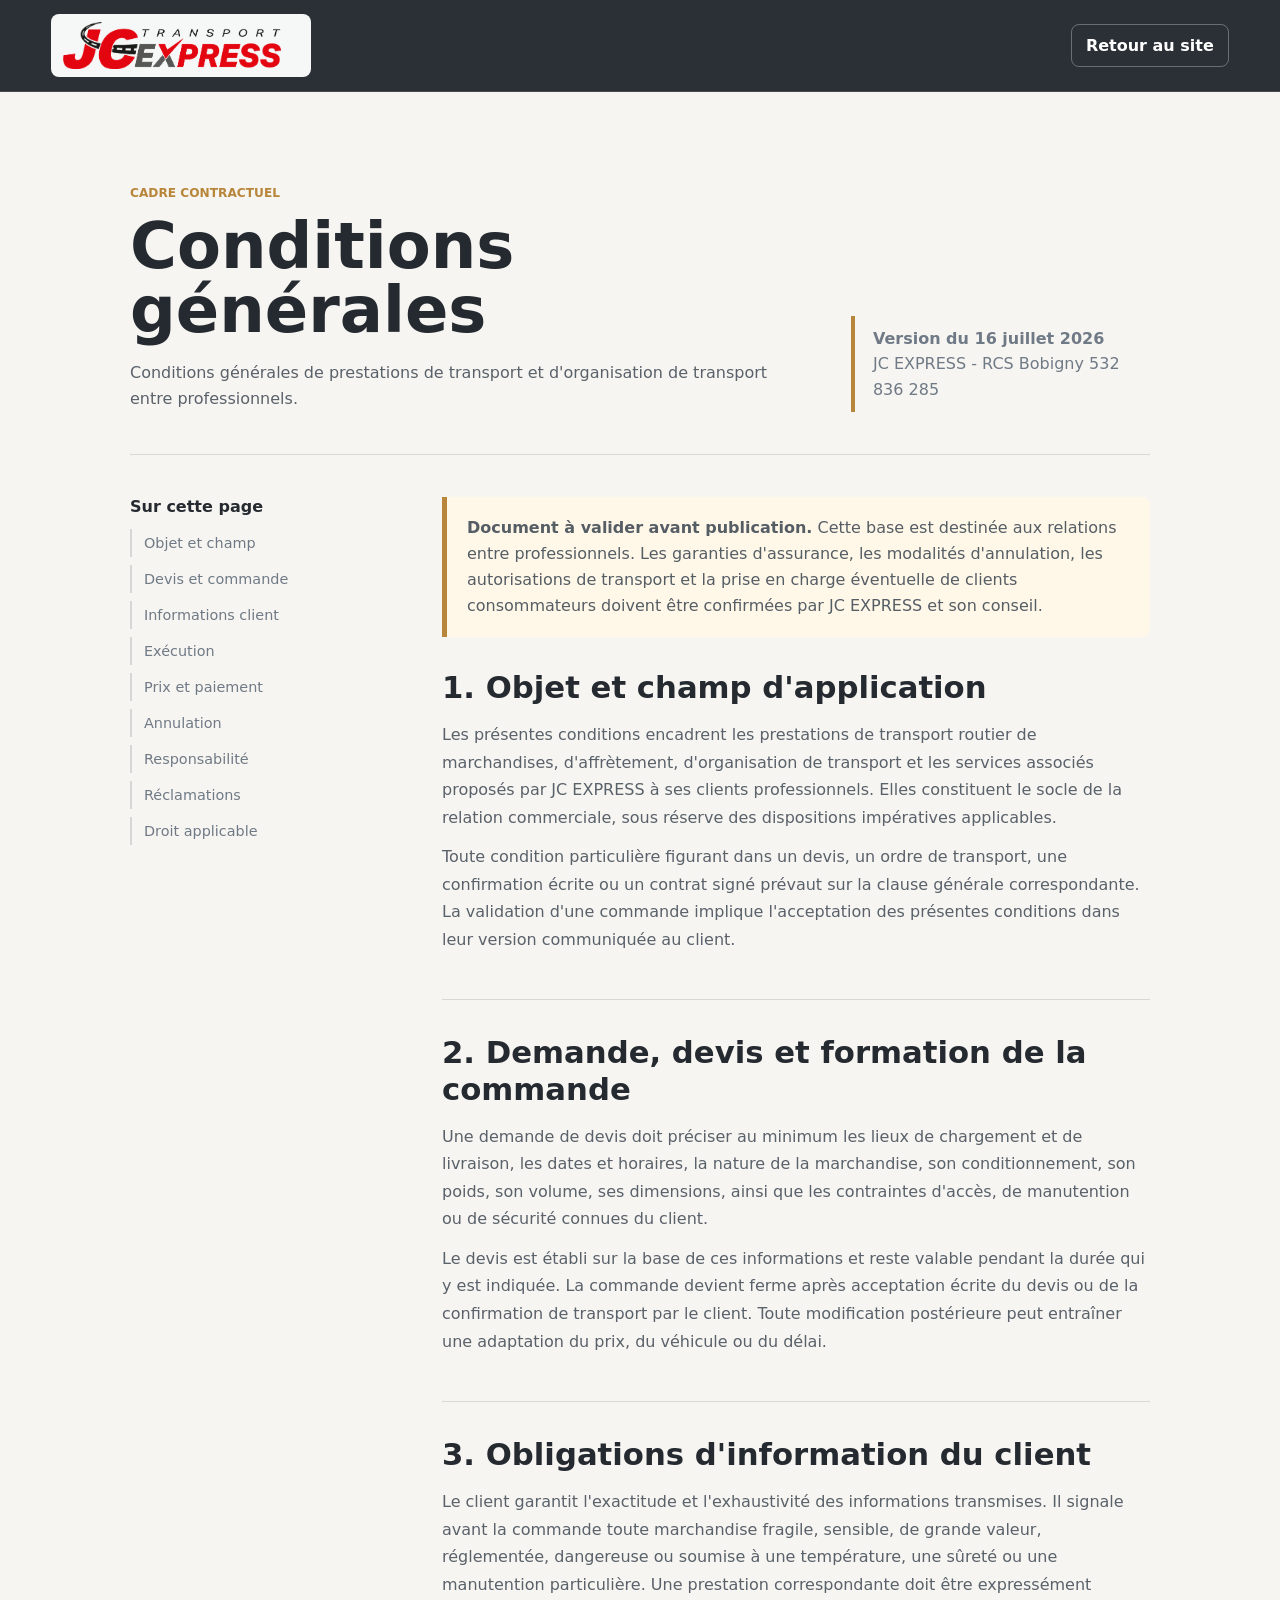
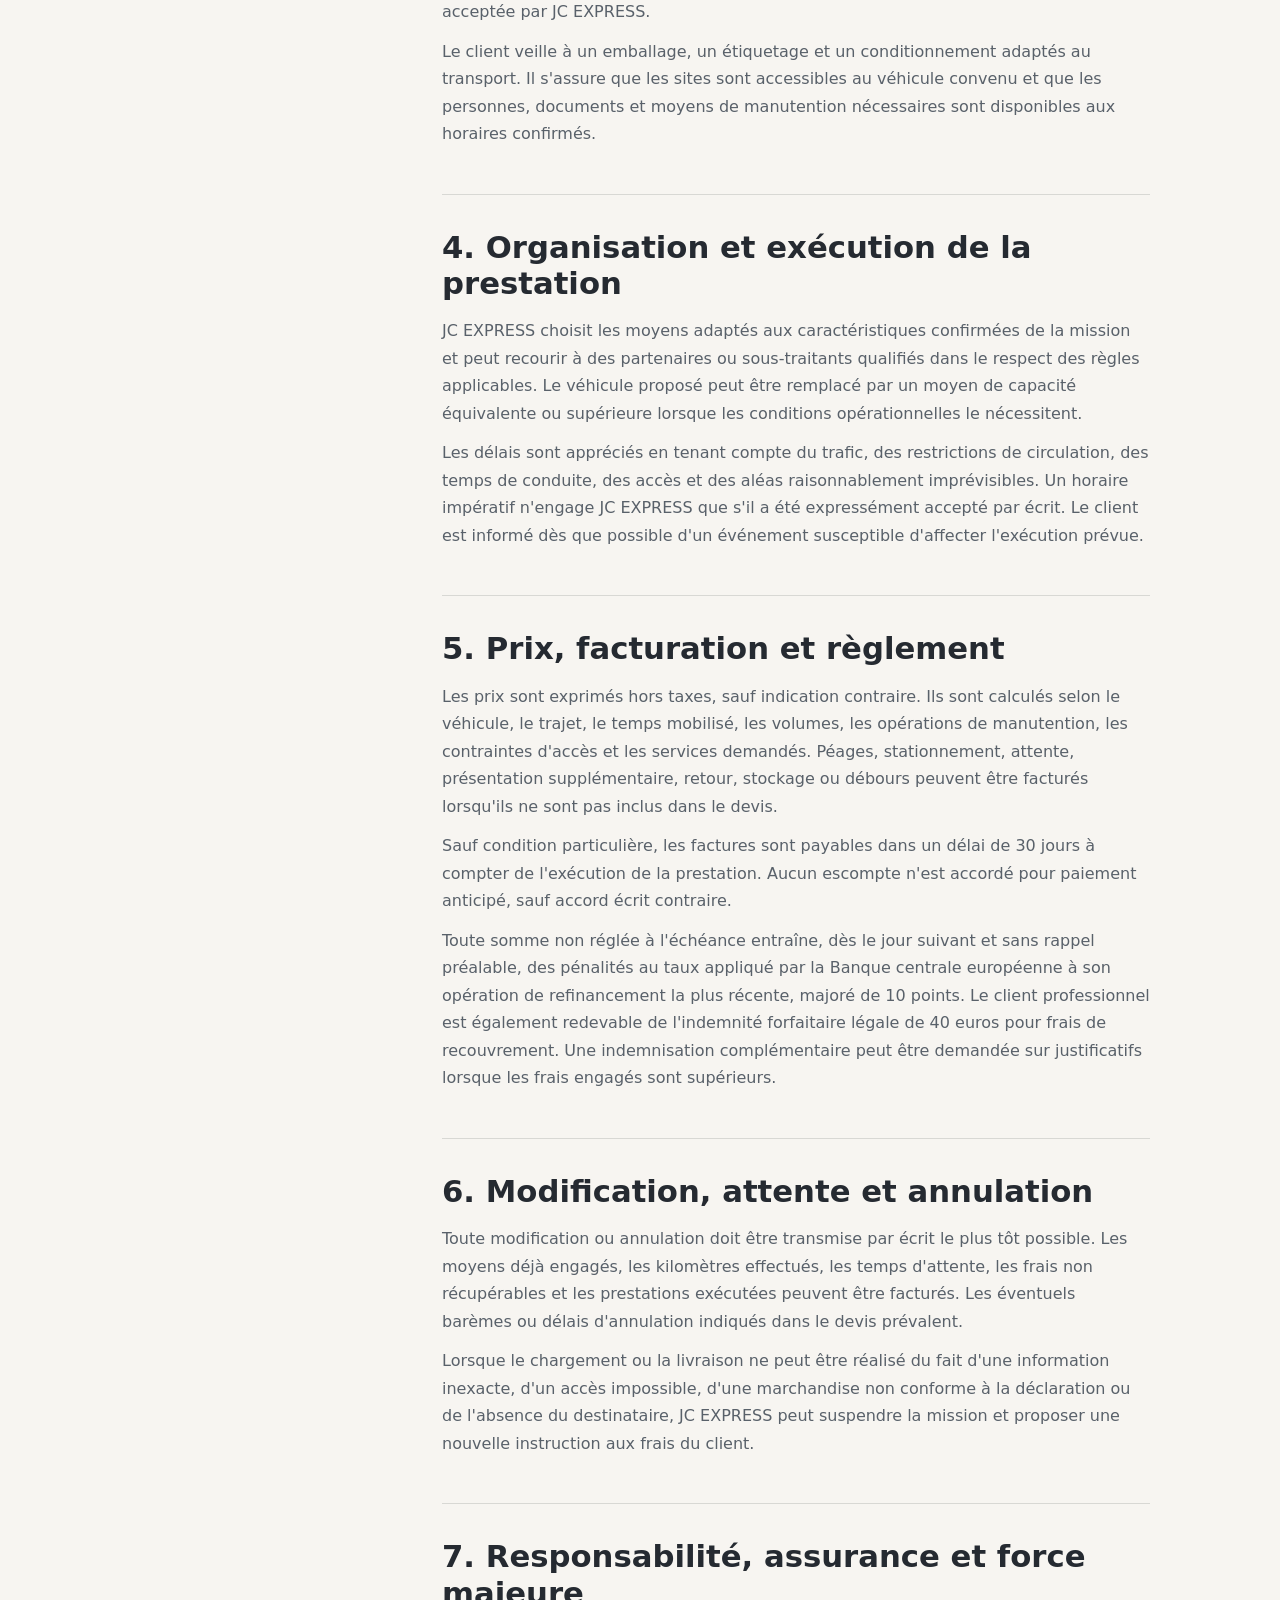
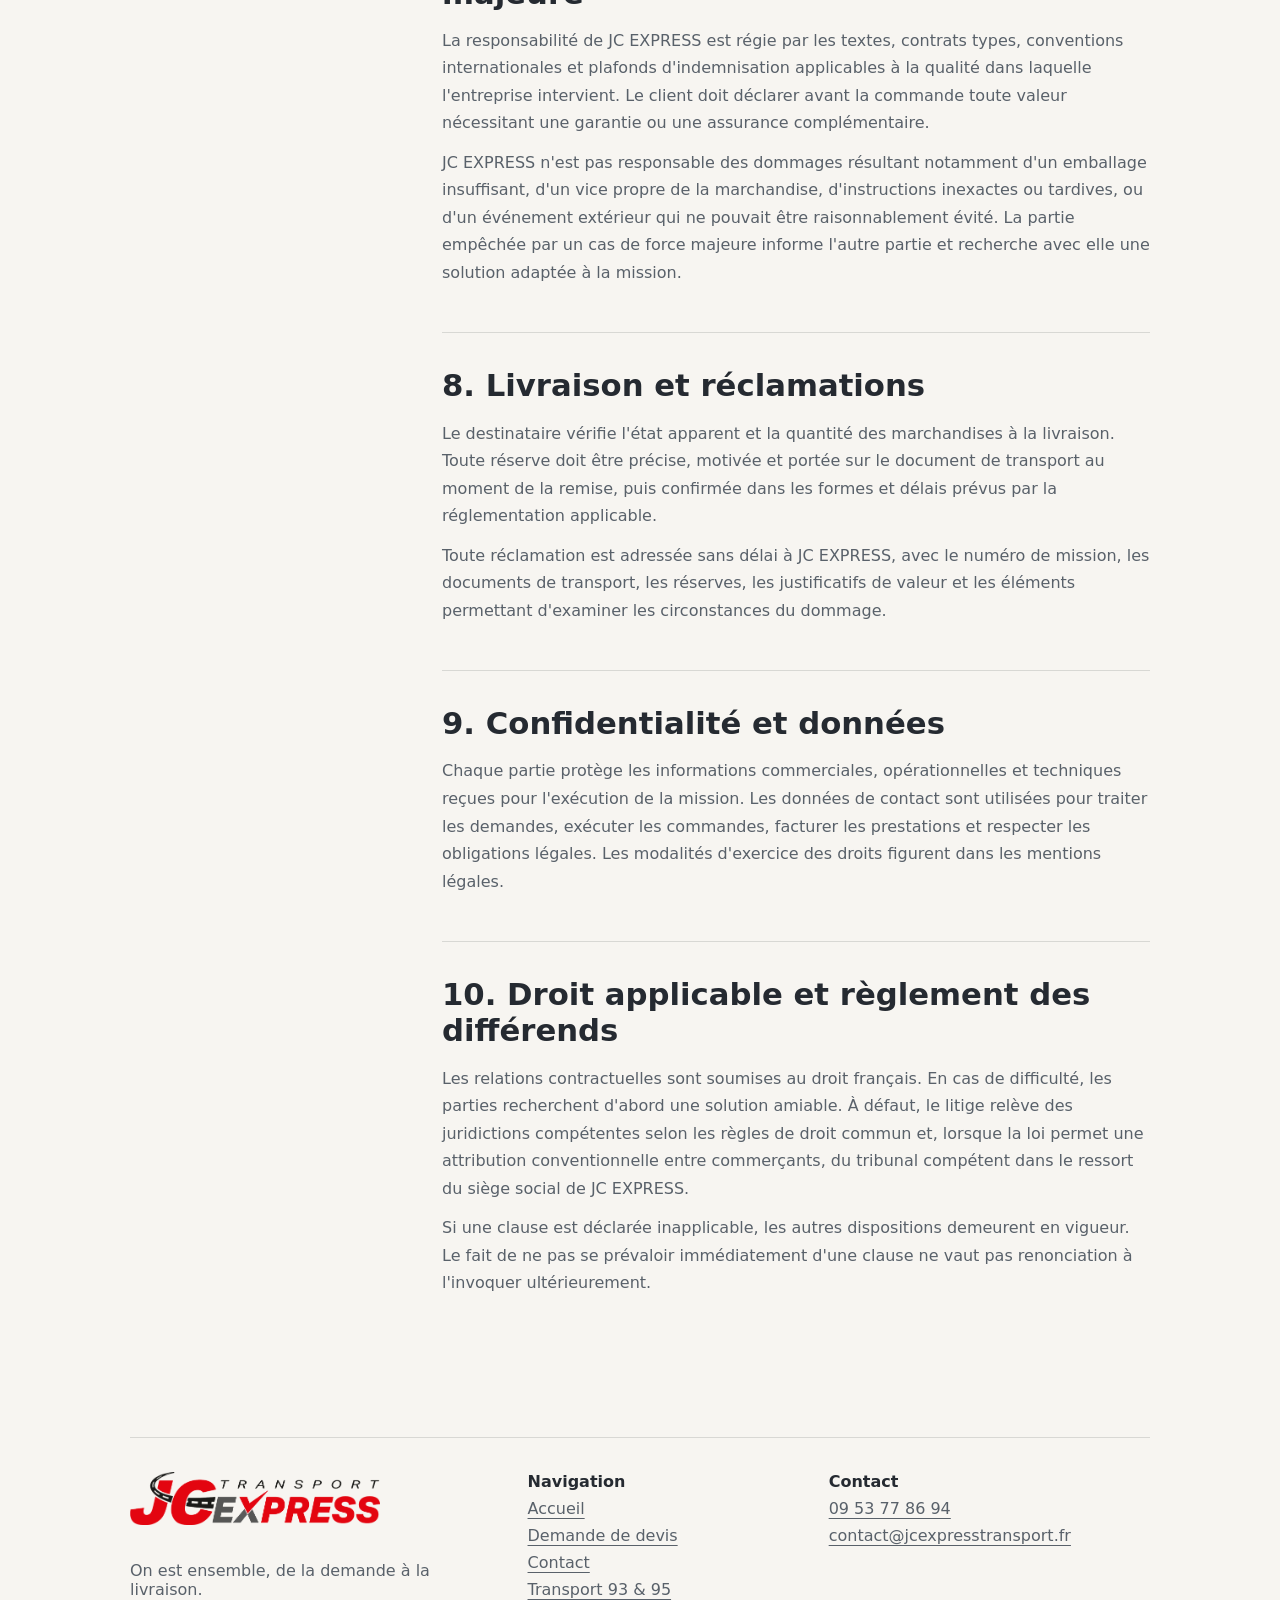
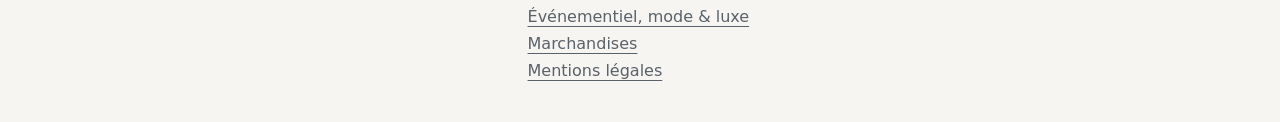
==== commit 895101c7: "Publish business hours and professional email" ====
--- a/conditions-generales.html
+++ b/conditions-generales.html
@@ -4,6 +4,7 @@
     <meta charset="utf-8" />
     <meta name="viewport" content="width=device-width, initial-scale=1" />
     <title>Conditions générales | JC EXPRESS</title>
+    <link rel="canonical" href="https://www.jcexpresstransport.fr/conditions-generales.html" />
     <meta name="description" content="Conditions générales de prestations de transport de JC EXPRESS." />
     <meta name="robots" content="index,follow" />
     <meta name="theme-color" content="#252a31" />
@@ -222,7 +223,7 @@
       <div>
         <strong>Contact</strong>
         <a href="tel:+33953778694">09 53 77 86 94</a>
-        <a href="mailto:cljocelin42@yahoo.fr">cljocelin42@yahoo.fr</a>
+        <a href="mailto:contact@jcexpresstransport.fr">contact@jcexpresstransport.fr</a>
       </div>
     </footer>
   </body>
--- a/styles.css
+++ b/styles.css
@@ -2385,6 +2385,18 @@
   margin: 24px 0 28px;
 }
 
+.address-hours {
+  display: grid;
+  gap: 5px;
+  margin: -10px 0 28px;
+  color: #4c555d;
+  line-height: 1.5;
+}
+
+.address-hours strong {
+  color: var(--charcoal);
+}
+
 @media (max-width: 1060px) {
   .site-header {
     grid-template-columns: minmax(180px, 230px) auto auto;
